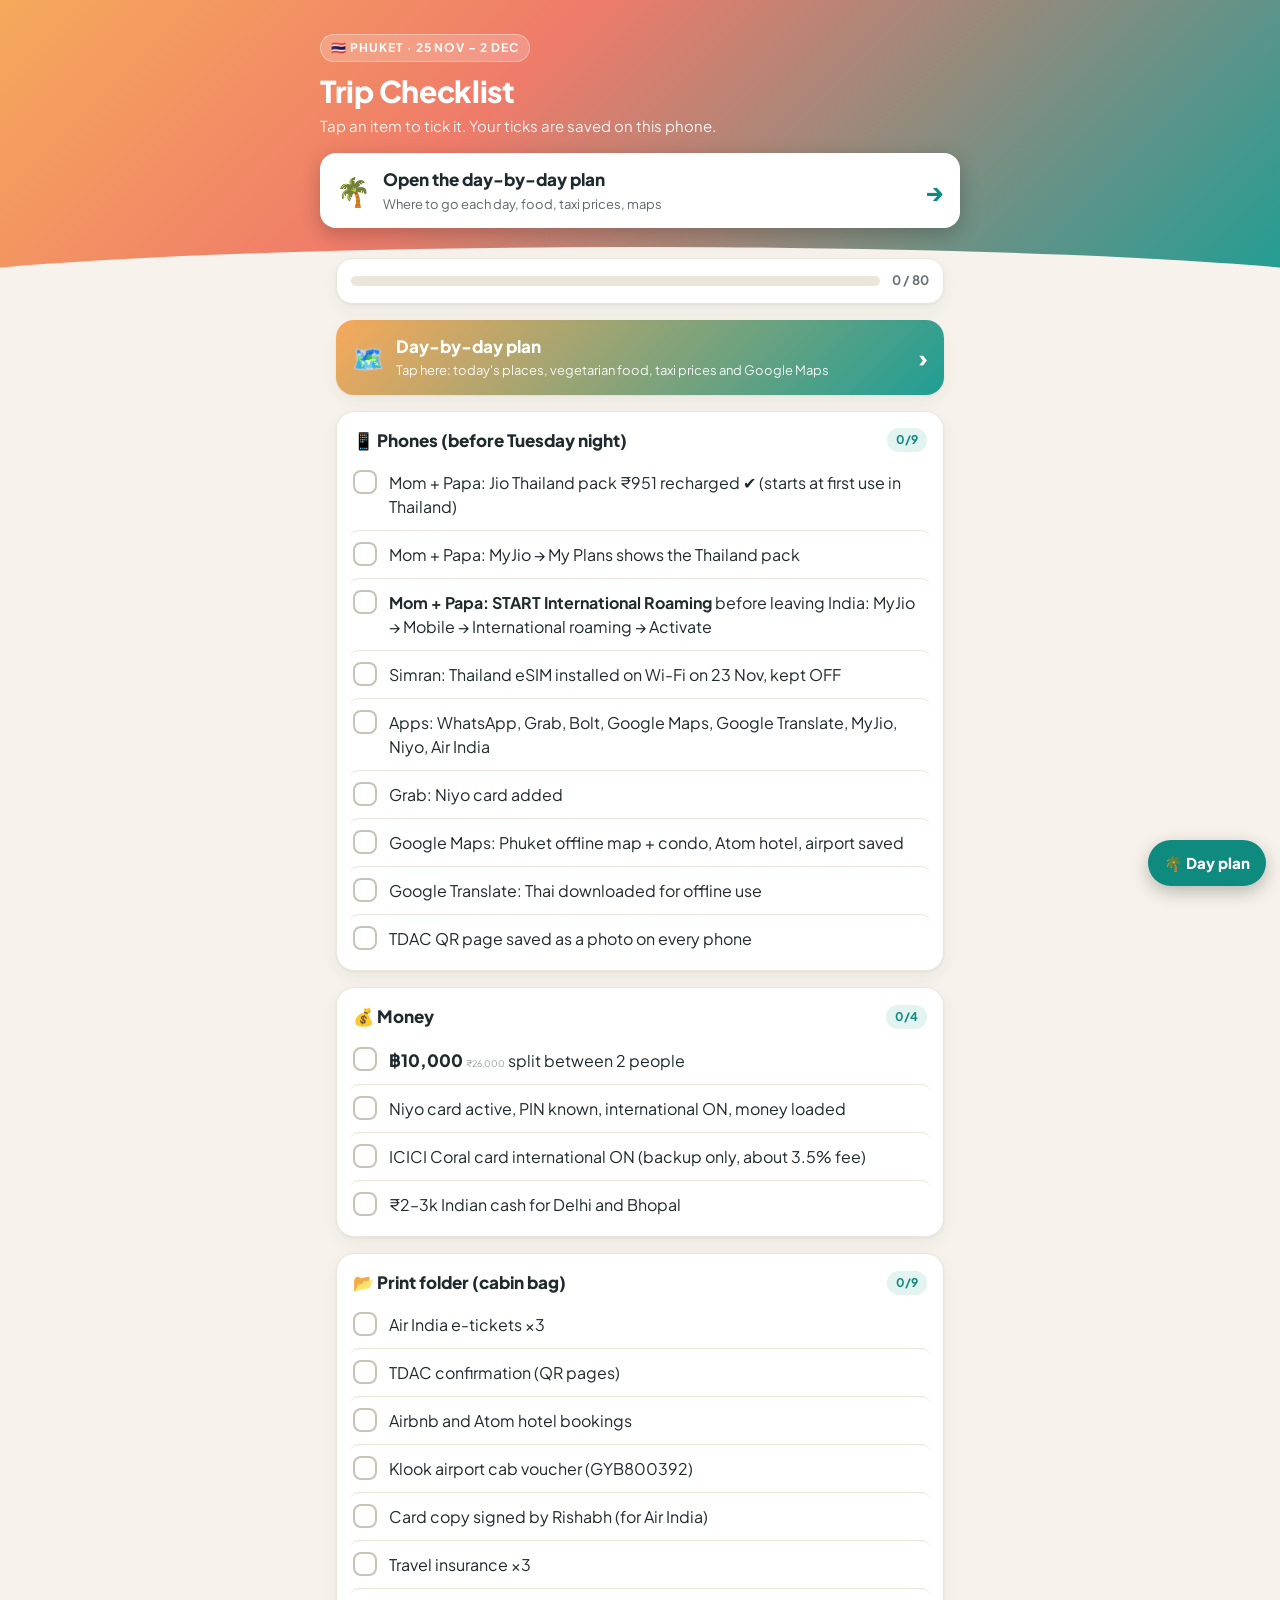
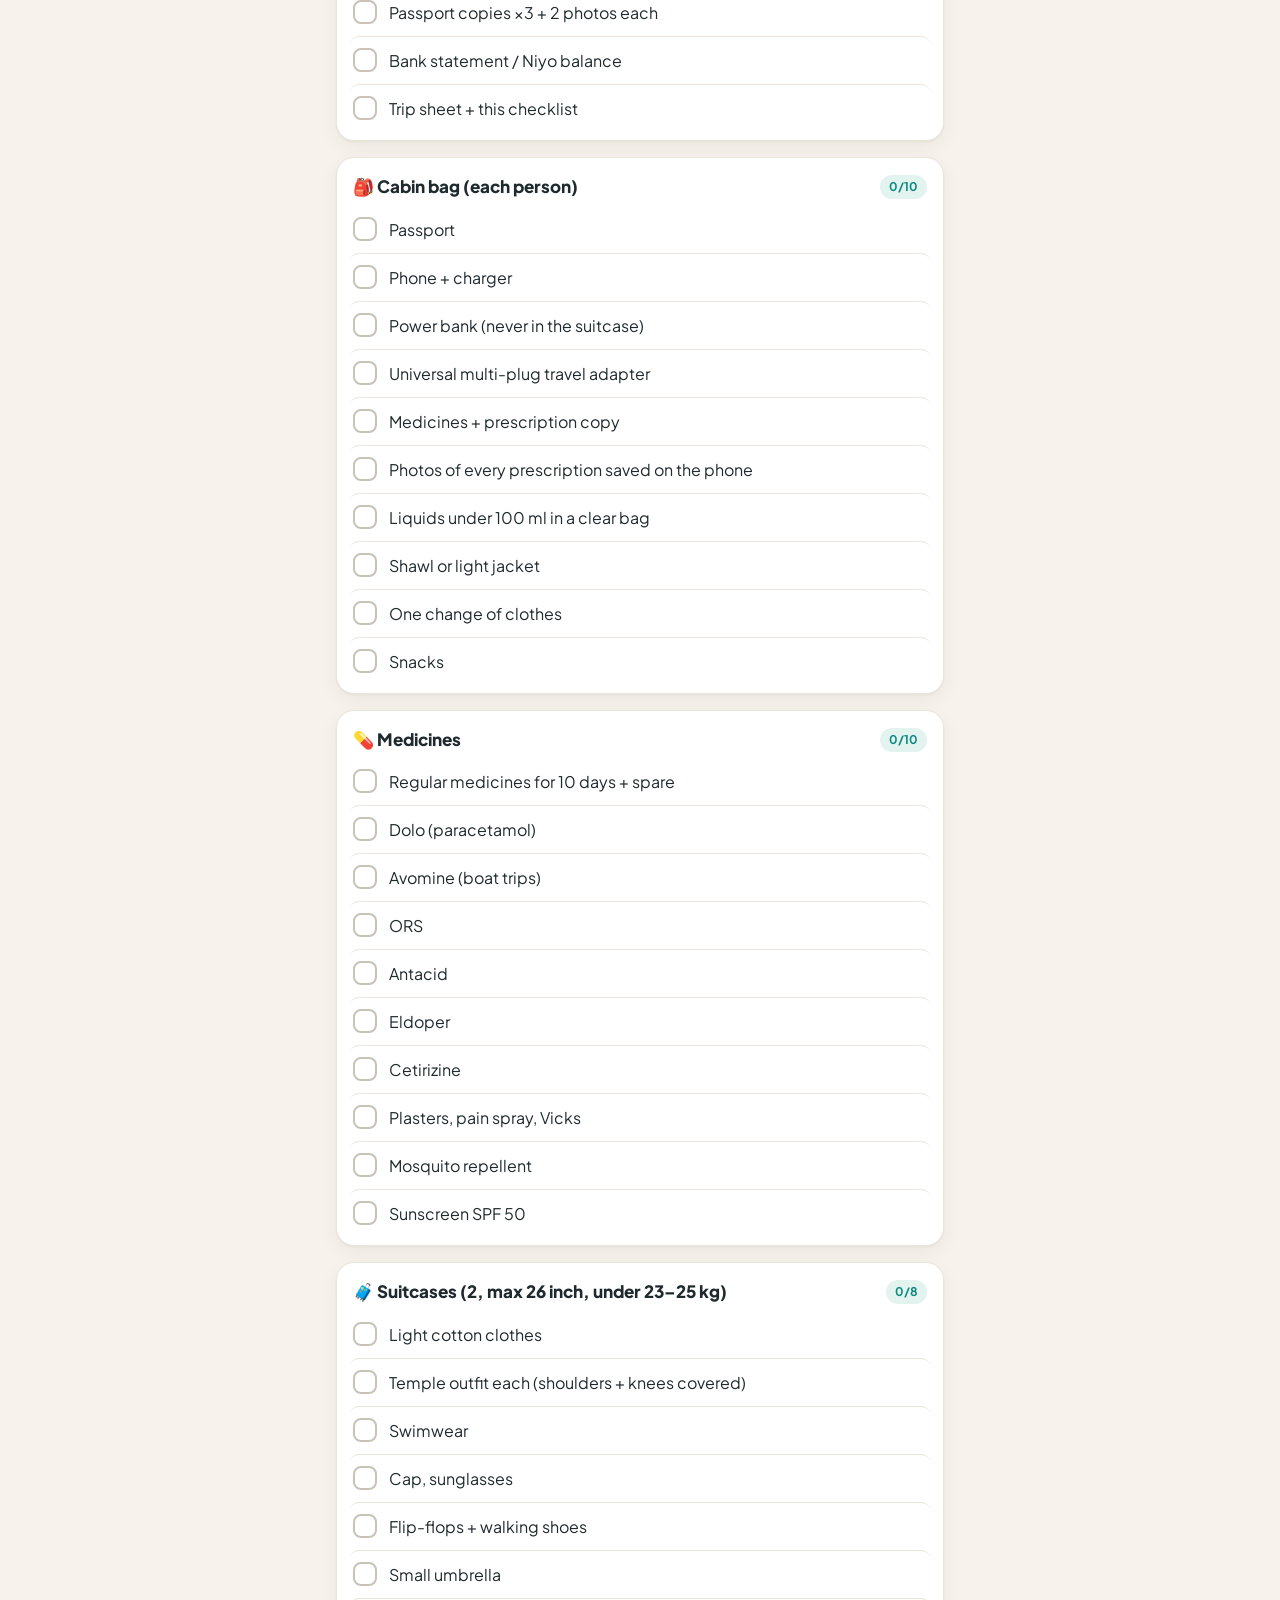
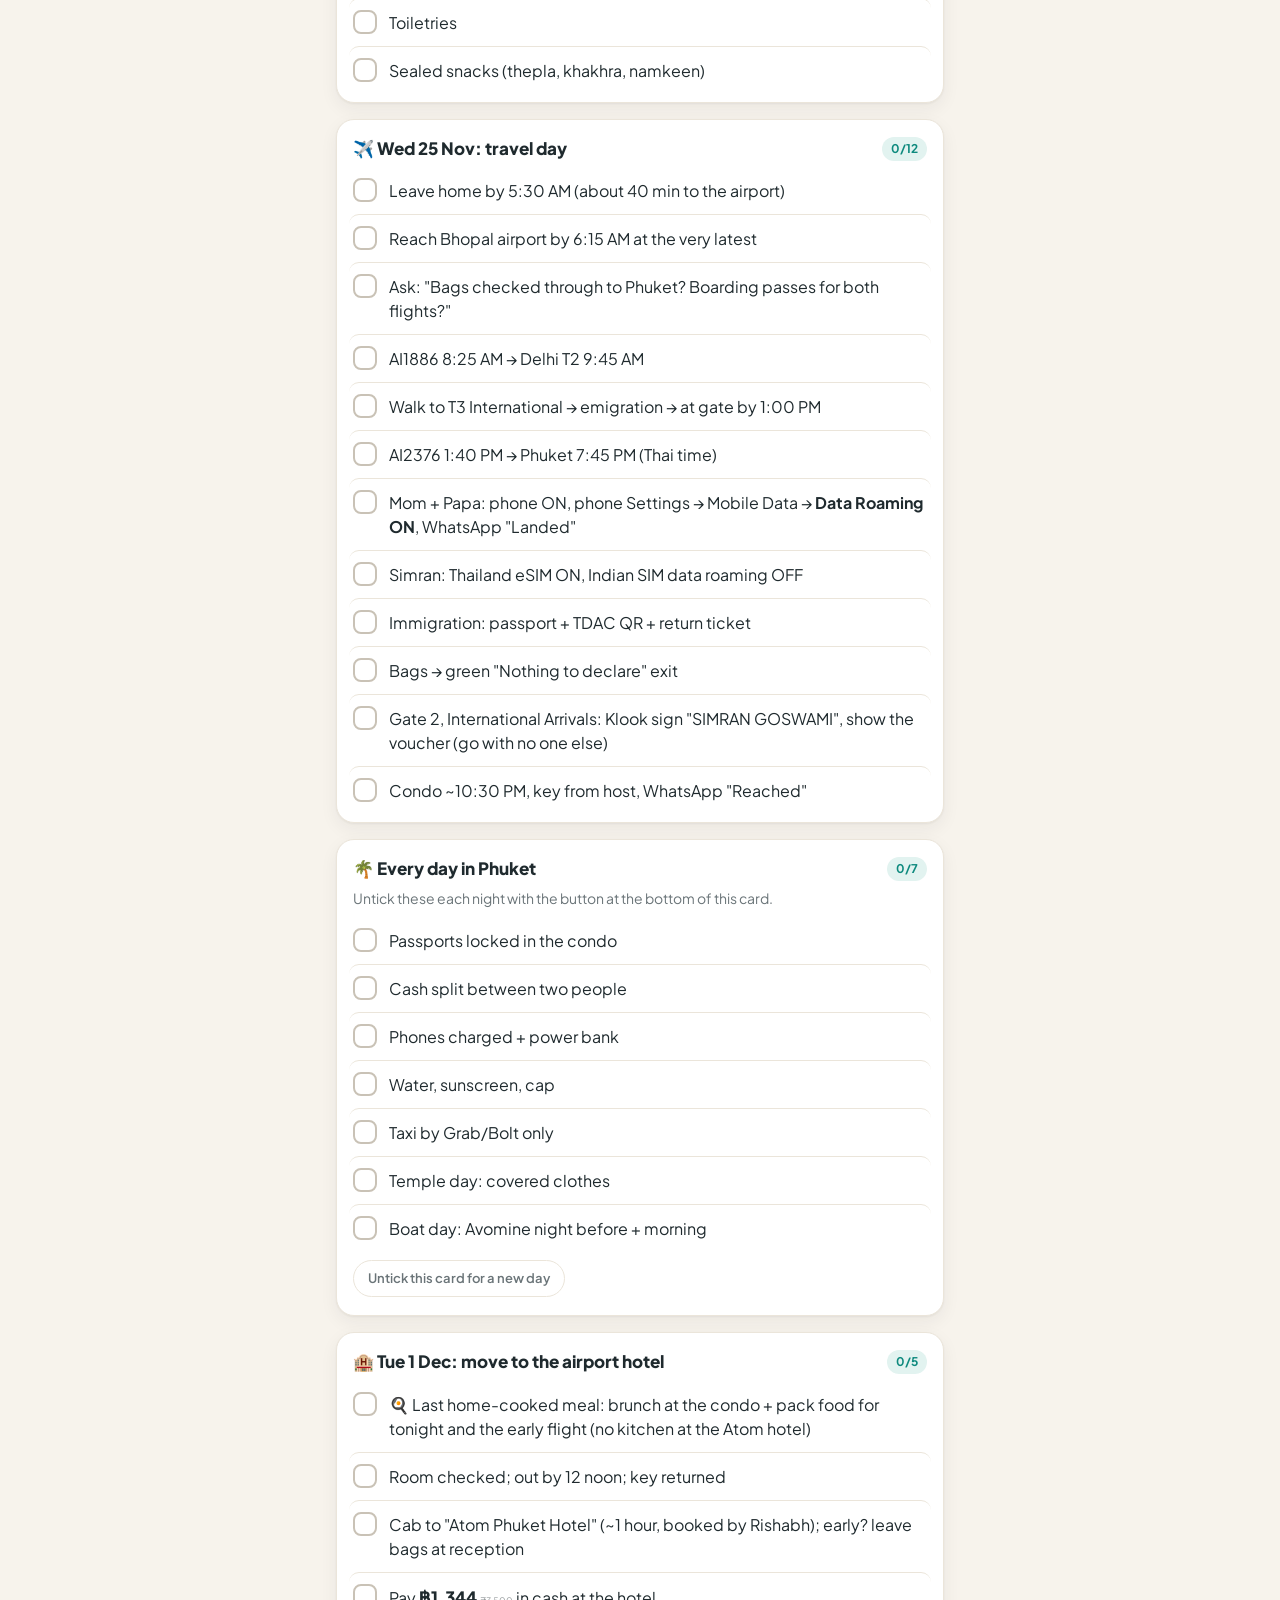
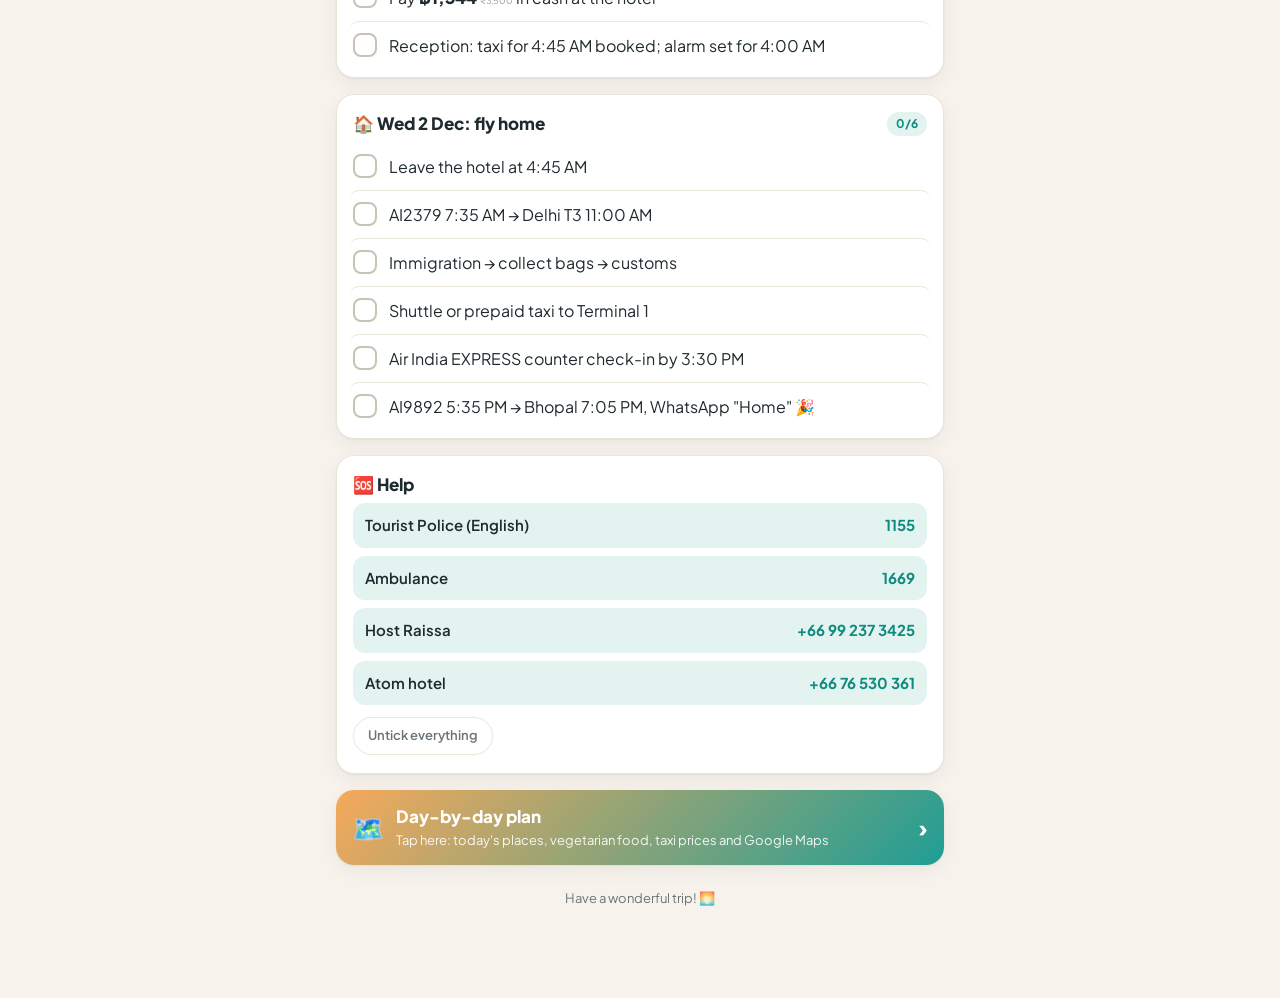
==== index.html @ 1f743801 "Prominent day-plan buttons Co-Authored-By: Claude Opus 5.5 <noreply@anthropic.com>" ====
<!doctype html>
<html lang="en">
<head>
<meta charset="utf-8">
<meta name="viewport" content="width=device-width, initial-scale=1">
<meta name="robots" content="noindex, nofollow">
<title>Phuket Trip Checklist</title>
<link rel="preconnect" href="https://fonts.googleapis.com">
<link rel="preconnect" href="https://fonts.gstatic.com" crossorigin>
<link href="https://fonts.googleapis.com/css2?family=Plus+Jakarta+Sans:wght@400;600;700;800&display=swap" rel="stylesheet">
<link rel="stylesheet" href="style.css">
</head>
<body>
<div class="hero"><div class="hero-inner">
  <span class="eyebrow">🇹🇭 Phuket · 25 Nov – 2 Dec</span>
  <h1>Trip Checklist</h1>
  <p>Tap an item to tick it. Your ticks are saved on this phone.</p>
  <a class="cta-hero" href="day-plan.html"><span>🌴</span><span><b>Open the day-by-day plan</b><small>Where to go each day, food, taxi prices, maps</small></span><span class="arrow">→</span></a>
</div></div>
<main>
<div class="progress"><div class="meter"><span id="meter"></span></div><div class="count" id="count"></div></div>
<a class="cta-card" href="day-plan.html"><span class="icon">🗺️</span><span><b>Day-by-day plan</b><small>Tap here: today's places, vegetarian food, taxi prices and Google Maps</small></span><span class="arrow">›</span></a>


<section>
<h2>📱 Phones (before Tuesday night)</h2>
<label><input type="checkbox"><span>Mom + Papa: Jio Thailand pack ₹951 recharged ✔ (starts at first use in Thailand)</span></label>
<label><input type="checkbox"><span>Mom + Papa: MyJio → My Plans shows the Thailand pack</span></label>
<label><input type="checkbox"><span><b>Mom + Papa: START International Roaming</b> before leaving India: MyJio → Mobile → International roaming → Activate</span></label>
<label><input type="checkbox"><span>Simran: Thailand eSIM installed on Wi-Fi on 23 Nov, kept OFF</span></label>
<label><input type="checkbox"><span>Apps: WhatsApp, Grab, Bolt, Google Maps, Google Translate, MyJio, Niyo, Air India</span></label>
<label><input type="checkbox"><span>Grab: Niyo card added</span></label>
<label><input type="checkbox"><span>Google Maps: Phuket offline map + condo, Atom hotel, airport saved</span></label>
<label><input type="checkbox"><span>Google Translate: Thai downloaded for offline use</span></label>
<label><input type="checkbox"><span>TDAC QR page saved as a photo on every phone</span></label>
</section>

<section>
<h2>💰 Money</h2>
<label><input type="checkbox"><span><b class="thb">฿10,000</b><span class="inr">₹26,000</span> split between 2 people</span></label>
<label><input type="checkbox"><span>Niyo card active, PIN known, international ON, money loaded</span></label>
<label><input type="checkbox"><span>ICICI Coral card international ON (backup only, about 3.5% fee)</span></label>
<label><input type="checkbox"><span>₹2–3k Indian cash for Delhi and Bhopal</span></label>
</section>

<section>
<h2>📂 Print folder (cabin bag)</h2>
<label><input type="checkbox"><span>Air India e-tickets ×3</span></label>
<label><input type="checkbox"><span>TDAC confirmation (QR pages)</span></label>
<label><input type="checkbox"><span>Airbnb and Atom hotel bookings</span></label>
<label><input type="checkbox"><span>Klook airport cab voucher (GYB800392)</span></label>
<label><input type="checkbox"><span>Card copy signed by Rishabh (for Air India)</span></label>
<label><input type="checkbox"><span>Travel insurance ×3</span></label>
<label><input type="checkbox"><span>Passport copies ×3 + 2 photos each</span></label>
<label><input type="checkbox"><span>Bank statement / Niyo balance</span></label>
<label><input type="checkbox"><span>Trip sheet + this checklist</span></label>
</section>

<section>
<h2>🎒 Cabin bag (each person)</h2>
<label><input type="checkbox"><span>Passport</span></label>
<label><input type="checkbox"><span>Phone + charger</span></label>
<label><input type="checkbox"><span>Power bank (never in the suitcase)</span></label>
<label><input type="checkbox"><span>Universal multi-plug travel adapter</span></label>
<label><input type="checkbox"><span>Medicines + prescription copy</span></label>
<label><input type="checkbox"><span>Photos of every prescription saved on the phone</span></label>
<label><input type="checkbox"><span>Liquids under 100 ml in a clear bag</span></label>
<label><input type="checkbox"><span>Shawl or light jacket</span></label>
<label><input type="checkbox"><span>One change of clothes</span></label>
<label><input type="checkbox"><span>Snacks</span></label>
</section>

<section>
<h2>💊 Medicines</h2>
<label><input type="checkbox"><span>Regular medicines for 10 days + spare</span></label>
<label><input type="checkbox"><span>Dolo (paracetamol)</span></label>
<label><input type="checkbox"><span>Avomine (boat trips)</span></label>
<label><input type="checkbox"><span>ORS</span></label>
<label><input type="checkbox"><span>Antacid</span></label>
<label><input type="checkbox"><span>Eldoper</span></label>
<label><input type="checkbox"><span>Cetirizine</span></label>
<label><input type="checkbox"><span>Plasters, pain spray, Vicks</span></label>
<label><input type="checkbox"><span>Mosquito repellent</span></label>
<label><input type="checkbox"><span>Sunscreen SPF 50</span></label>
</section>

<section>
<h2>🧳 Suitcases (2, max 26 inch, under 23–25 kg)</h2>
<label><input type="checkbox"><span>Light cotton clothes</span></label>
<label><input type="checkbox"><span>Temple outfit each (shoulders + knees covered)</span></label>
<label><input type="checkbox"><span>Swimwear</span></label>
<label><input type="checkbox"><span>Cap, sunglasses</span></label>
<label><input type="checkbox"><span>Flip-flops + walking shoes</span></label>
<label><input type="checkbox"><span>Small umbrella</span></label>
<label><input type="checkbox"><span>Toiletries</span></label>
<label><input type="checkbox"><span>Sealed snacks (thepla, khakhra, namkeen)</span></label>
</section>

<section>
<h2>✈️ Wed 25 Nov: travel day</h2>
<label><input type="checkbox"><span>Leave home by 5:30 AM (about 40 min to the airport)</span></label>
<label><input type="checkbox"><span>Reach Bhopal airport by 6:15 AM at the very latest</span></label>
<label><input type="checkbox"><span>Ask: "Bags checked through to Phuket? Boarding passes for both flights?"</span></label>
<label><input type="checkbox"><span>AI1886 8:25 AM → Delhi T2 9:45 AM</span></label>
<label><input type="checkbox"><span>Walk to T3 International → emigration → at gate by 1:00 PM</span></label>
<label><input type="checkbox"><span>AI2376 1:40 PM → Phuket 7:45 PM (Thai time)</span></label>
<label><input type="checkbox"><span>Mom + Papa: phone ON, phone Settings → Mobile Data → <b>Data Roaming ON</b>, WhatsApp "Landed"</span></label>
<label><input type="checkbox"><span>Simran: Thailand eSIM ON, Indian SIM data roaming OFF</span></label>
<label><input type="checkbox"><span>Immigration: passport + TDAC QR + return ticket</span></label>
<label><input type="checkbox"><span>Bags → green "Nothing to declare" exit</span></label>
<label><input type="checkbox"><span>Gate 2, International Arrivals: Klook sign "SIMRAN GOSWAMI", show the voucher (go with no one else)</span></label>
<label><input type="checkbox"><span>Condo ~10:30 PM, key from host, WhatsApp "Reached"</span></label>
</section>

<section>
<h2>🌴 Every day in Phuket</h2>
<p class="note">Untick these each night with the button at the bottom of this card.</p>
<label><input type="checkbox"><span>Passports locked in the condo</span></label>
<label><input type="checkbox"><span>Cash split between two people</span></label>
<label><input type="checkbox"><span>Phones charged + power bank</span></label>
<label><input type="checkbox"><span>Water, sunscreen, cap</span></label>
<label><input type="checkbox"><span>Taxi by Grab/Bolt only</span></label>
<label><input type="checkbox"><span>Temple day: covered clothes</span></label>
<label><input type="checkbox"><span>Boat day: Avomine night before + morning</span></label>
<button type="button" data-reset-section>Untick this card for a new day</button>
</section>

<section>
<h2>🏨 Tue 1 Dec: move to the airport hotel</h2>
<label><input type="checkbox"><span>🍳 Last home-cooked meal: brunch at the condo + pack food for tonight and the early flight (no kitchen at the Atom hotel)</span></label>
<label><input type="checkbox"><span>Room checked; out by 12 noon; key returned</span></label>
<label><input type="checkbox"><span>Cab to "Atom Phuket Hotel" (~1 hour, booked by Rishabh); early? leave bags at reception</span></label>
<label><input type="checkbox"><span>Pay <b class="thb">฿1,344</b><span class="inr">₹3,500</span> in cash at the hotel</span></label>
<label><input type="checkbox"><span>Reception: taxi for 4:45 AM booked; alarm set for 4:00 AM</span></label>
</section>

<section>
<h2>🏠 Wed 2 Dec: fly home</h2>
<label><input type="checkbox"><span>Leave the hotel at 4:45 AM</span></label>
<label><input type="checkbox"><span>AI2379 7:35 AM → Delhi T3 11:00 AM</span></label>
<label><input type="checkbox"><span>Immigration → collect bags → customs</span></label>
<label><input type="checkbox"><span>Shuttle or prepaid taxi to Terminal 1</span></label>
<label><input type="checkbox"><span>Air India EXPRESS counter check-in by 3:30 PM</span></label>
<label><input type="checkbox"><span>AI9892 5:35 PM → Bhopal 7:05 PM, WhatsApp "Home" 🎉</span></label>
</section>

<section class="help">
<h2>🆘 Help</h2>
<div class="contacts">
<a href="tel:1155">Tourist Police (English) <b>1155</b></a>
<a href="tel:1669">Ambulance <b>1669</b></a>
<a href="tel:+66992373425">Host Raissa <b>+66 99 237 3425</b></a>
<a href="tel:+6676530361">Atom hotel <b>+66 76 530 361</b></a>
</div>
<button type="button" id="resetAll">Untick everything</button>
</section>
<a class="cta-card" href="day-plan.html"><span class="icon">🗺️</span><span><b>Day-by-day plan</b><small>Tap here: today's places, vegetarian food, taxi prices and Google Maps</small></span><span class="arrow">›</span></a>
<footer>Have a wonderful trip! 🌅</footer>
</main>
<a class="cta-float" href="day-plan.html">🌴 Day plan</a>

<script>
(function () {
  var KEY = "phuket-checklist-v3";
  var boxes = Array.prototype.slice.call(document.querySelectorAll('input[type=checkbox]'));
  var state = {};
  try { state = JSON.parse(localStorage.getItem(KEY)) || {}; } catch (e) { state = {}; }

  function save() { try { localStorage.setItem(KEY, JSON.stringify(state)); } catch (e) {} }

  function update() {
    var done = boxes.filter(function (b) { return b.checked; }).length;
    document.getElementById('meter').style.width = (done / boxes.length * 100) + '%';
    document.getElementById('count').textContent = done + ' / ' + boxes.length;
    document.querySelectorAll('section').forEach(function (sec) {
      var bs = sec.querySelectorAll('input[type=checkbox]');
      if (!bs.length) return;
      var d = Array.prototype.filter.call(bs, function (b) { return b.checked; }).length;
      var h = sec.querySelector('h2'), s = h.querySelector('small');
      if (!s) { s = document.createElement('small'); h.appendChild(s); }
      s.textContent = d + '/' + bs.length;
      sec.classList.toggle('complete', d === bs.length);
    });
  }

  boxes.forEach(function (b, i) {
    b.checked = !!state[i];
    b.addEventListener('change', function () { state[i] = b.checked; save(); update(); });
  });

  document.querySelectorAll('[data-reset-section]').forEach(function (btn) {
    btn.addEventListener('click', function () {
      btn.closest('section').querySelectorAll('input[type=checkbox]').forEach(function (b) {
        b.checked = false; state[boxes.indexOf(b)] = false;
      });
      save(); update();
    });
  });

  document.getElementById('resetAll').addEventListener('click', function () {
    if (!confirm('Untick every item on this phone?')) return;
    boxes.forEach(function (b, i) { b.checked = false; state[i] = false; });
    save(); update();
  });

  update();
})();
</script>
</body>
</html>
---- style.css ----
:root {
  --bg: #f7f3ec;
  --card: #ffffff;
  --ink: #1f2a2e;
  --muted: #6a7478;
  --line: #ebe5da;
  --accent: #0e8a7e;
  --accent-soft: #e2f3f0;
  --sun: #f2994a;
  --done: #a3abae;
  --shadow: 0 1px 2px rgba(31, 42, 46, .05), 0 6px 18px rgba(31, 42, 46, .06);
  --hero: linear-gradient(135deg, #f6a95b 0%, #ef7b6a 38%, #1f9e95 100%);
}
@media (prefers-color-scheme: dark) {
  :root {
    --bg: #12181a;
    --card: #1b2326;
    --ink: #eef3f3;
    --muted: #9aa6a9;
    --line: #2a3438;
    --accent: #3fc6b6;
    --accent-soft: #173a37;
    --sun: #f5ac64;
    --done: #64706f;
    --shadow: 0 1px 2px rgba(0, 0, 0, .3), 0 6px 18px rgba(0, 0, 0, .25);
    --hero: linear-gradient(135deg, #b8673a 0%, #a8505a 40%, #13706a 100%);
  }
}

* { box-sizing: border-box; }
body {
  margin: 0;
  background: var(--bg);
  color: var(--ink);
  font: 16px/1.5 "Plus Jakarta Sans", -apple-system, "Segoe UI", Roboto, Arial, sans-serif;
  -webkit-font-smoothing: antialiased;
}
a { color: var(--accent); }

/* Hero */
.hero {
  background: var(--hero);
  color: #fff;
  padding: 34px 16px 64px;
  position: relative;
  overflow: hidden;
}
.hero::after {
  content: "";
  position: absolute;
  left: -10%; right: -10%; bottom: -1px;
  height: 46px;
  background: var(--bg);
  border-radius: 50% 50% 0 0 / 100% 100% 0 0;
}
.hero-inner { max-width: 640px; margin: 0 auto; position: relative; z-index: 1; }
.eyebrow {
  display: inline-block;
  font-size: 12px; font-weight: 700; letter-spacing: .08em; text-transform: uppercase;
  background: rgba(255, 255, 255, .2);
  border: 1px solid rgba(255, 255, 255, .35);
  padding: 4px 10px; border-radius: 999px;
}
.hero h1 { font-size: 30px; line-height: 1.15; margin: 12px 0 6px; font-weight: 800; letter-spacing: -.01em; }
.hero p { margin: 0; opacity: .92; font-size: 15px; }
.hero .pill-link {
  display: inline-flex; align-items: center; gap: 6px;
  margin-top: 14px; padding: 9px 14px; border-radius: 999px;
  background: #fff; color: #1f2a2e; font-weight: 700; font-size: 14px; text-decoration: none;
  box-shadow: 0 4px 14px rgba(0, 0, 0, .15);
}

main { max-width: 640px; margin: -34px auto 0; padding: 0 16px 64px; position: relative; z-index: 2; }

/* Sticky progress */
.progress {
  position: sticky; top: 10px; z-index: 5;
  background: var(--card);
  border: 1px solid var(--line);
  border-radius: 16px;
  padding: 12px 14px;
  box-shadow: var(--shadow);
  display: flex; align-items: center; gap: 12px;
}
.progress .meter { flex: 1; height: 10px; background: var(--line); border-radius: 999px; overflow: hidden; }
.progress .meter span { display: block; height: 100%; width: 0; background: linear-gradient(90deg, var(--sun), var(--accent)); border-radius: 999px; transition: width .35s ease; }
.progress .count { font-size: 13px; font-weight: 700; color: var(--muted); white-space: nowrap; }

/* Cards */
section {
  background: var(--card);
  border: 1px solid var(--line);
  border-radius: 18px;
  padding: 16px 16px 8px;
  margin: 16px 0;
  box-shadow: var(--shadow);
}
section h2 {
  font-size: 17px; font-weight: 800; margin: 0 0 6px;
  display: flex; justify-content: space-between; align-items: center; gap: 10px;
}
section h2 small {
  font-size: 12px; font-weight: 700; color: var(--accent);
  background: var(--accent-soft); padding: 3px 9px; border-radius: 999px; white-space: nowrap;
}
section.complete { border-color: var(--accent); }
section.complete h2 small { background: var(--accent); color: #fff; }

/* Checklist rows */
label {
  display: flex; gap: 12px; align-items: flex-start;
  padding: 11px 4px; margin: 0 -4px;
  border-top: 1px solid var(--line);
  cursor: pointer; border-radius: 10px;
  -webkit-tap-highlight-color: transparent;
}
label:first-of-type { border-top: 0; }
label:active { background: var(--accent-soft); }
input[type=checkbox] {
  appearance: none; -webkit-appearance: none;
  flex: 0 0 24px; width: 24px; height: 24px; margin: 0;
  border: 2px solid #c9c2b6; border-radius: 8px;
  display: grid; place-content: center; cursor: pointer;
  background: var(--card);
  transition: background .15s, border-color .15s, transform .1s;
}
input[type=checkbox]:active { transform: scale(.92); }
input[type=checkbox]::after {
  content: ""; width: 6px; height: 11px;
  border: solid #fff; border-width: 0 2.5px 2.5px 0;
  transform: rotate(45deg) scale(0); margin-top: -2px;
  transition: transform .15s ease;
}
input[type=checkbox]:checked { background: var(--accent); border-color: var(--accent); }
input[type=checkbox]:checked::after { transform: rotate(45deg) scale(1); }
label span { padding-top: 1px; transition: color .15s; }
input:checked + span { color: var(--done); text-decoration: line-through; text-decoration-thickness: 1.5px; }

.note { font-size: 14px; color: var(--muted); margin: 4px 0 8px; }

button {
  margin: 8px 0 10px; background: transparent;
  border: 1px solid var(--line); color: var(--muted);
  border-radius: 999px; padding: 8px 14px;
  font: inherit; font-size: 13px; font-weight: 600; cursor: pointer;
}
button:hover { border-color: var(--accent); color: var(--accent); }

/* Help card */
.help .contacts { display: grid; gap: 8px; margin: 6px 0 4px; }
.help .contacts a {
  display: flex; justify-content: space-between; align-items: center;
  padding: 11px 12px; border-radius: 12px; background: var(--accent-soft);
  color: var(--ink); text-decoration: none; font-weight: 600; font-size: 15px;
}
.help .contacts a b { color: var(--accent); }

footer { text-align: center; color: var(--muted); font-size: 13px; margin-top: 24px; }

/* Day plan */
.back { display: inline-block; color: #fff; text-decoration: none; font-weight: 600; font-size: 14px; opacity: .95; }
.legend { display: flex; flex-wrap: wrap; gap: 6px; margin-top: 14px; }
.legend span { font-size: 12px; font-weight: 600; background: rgba(255, 255, 255, .2); border: 1px solid rgba(255, 255, 255, .3); padding: 3px 9px; border-radius: 999px; }
.rules { background: var(--card); border: 1px solid var(--line); border-radius: 16px; padding: 12px 14px; box-shadow: var(--shadow); font-size: 14px; }
.rules b { color: var(--accent); }
.day .date { font-size: 12px; font-weight: 800; letter-spacing: .06em; text-transform: uppercase; color: var(--sun); }
.day h2 { margin-top: 2px; }
.day h2 .sub { font-size: 13px; font-weight: 600; color: var(--muted); }
.stop { display: grid; grid-template-columns: 64px 1fr; gap: 10px; padding: 10px 0; border-top: 1px solid var(--line); }
.stop:first-of-type { border-top: 0; }
.stop .time { font-size: 13px; font-weight: 800; color: var(--accent); padding-top: 2px; }
.stop .what { font-size: 15px; }
.stop .what small { display: block; color: var(--muted); font-size: 13px; margin-top: 2px; }
.grab {
  display: inline-block; font-weight: 700; font-size: 13.5px;
  background: var(--accent-soft); color: var(--accent);
  padding: 1px 8px; border-radius: 6px;
}
.tip {
  margin: 8px 0 8px; padding: 9px 12px; border-radius: 12px;
  background: #fff4e8; color: #8a4b12; font-size: 13.5px;
}
@media (prefers-color-scheme: dark) { .tip { background: #3a2a1b; color: #f3c79b; } }

@media (max-width: 380px) {
  .hero h1 { font-size: 26px; }
  .stop { grid-template-columns: 56px 1fr; }
}

a.grab { text-decoration: none; }
a.grab:hover { text-decoration: underline; }
.taxi { display: inline-block; margin: 2px 0 6px; font-size: 13px; font-weight: 700; color: #8a4b12; background: #fff4e8; padding: 4px 10px; border-radius: 999px; }
@media (prefers-color-scheme: dark) { .taxi { background: #3a2a1b; color: #f3c79b; } }

/* Money: baht big and bold, rupees tiny and faint */
.thb { font-weight: 800; font-size: 1.06em; white-space: nowrap; color: var(--ink); }
.inr { font-size: 9px; opacity: .45; margin-left: 3px; font-weight: 400; white-space: nowrap; }

/* Prominent day-plan buttons */
.cta-hero {
  display: flex; align-items: center; gap: 12px;
  margin-top: 16px; padding: 14px 16px; border-radius: 16px;
  background: #fff; color: #1f2a2e; text-decoration: none;
  box-shadow: 0 6px 20px rgba(0, 0, 0, .22);
  animation: nudge 2.4s ease-in-out infinite;
}
.cta-hero > span:first-child { font-size: 28px; }
.cta-hero b { display: block; font-size: 17px; font-weight: 800; }
.cta-hero small { display: block; font-size: 13px; color: #5d676b; margin-top: 2px; }
.cta-hero .arrow, .cta-card .arrow { margin-left: auto; font-size: 24px; font-weight: 800; color: var(--accent); }
@keyframes nudge { 0%, 100% { transform: translateY(0); } 50% { transform: translateY(-3px); } }
@media (prefers-reduced-motion: reduce) { .cta-hero { animation: none; } }
.cta-card {
  display: flex; align-items: center; gap: 12px;
  margin: 16px 0; padding: 14px 16px; border-radius: 18px;
  background: linear-gradient(135deg, #f6a95b, #1f9e95); color: #fff; text-decoration: none;
  box-shadow: var(--shadow);
}
.cta-card .icon { font-size: 26px; }
.cta-card b { display: block; font-size: 17px; font-weight: 800; }
.cta-card small { display: block; font-size: 13px; opacity: .92; margin-top: 2px; }
.cta-card .arrow { color: #fff; }
.cta-float {
  position: fixed; right: 14px; bottom: calc(14px + env(safe-area-inset-bottom));
  z-index: 20; padding: 12px 16px; border-radius: 999px;
  background: var(--accent); color: #fff; font-weight: 800; font-size: 15px; text-decoration: none;
  box-shadow: 0 6px 18px rgba(0, 0, 0, .25);
}
body:has(.cta-float) main { padding-bottom: 90px; }
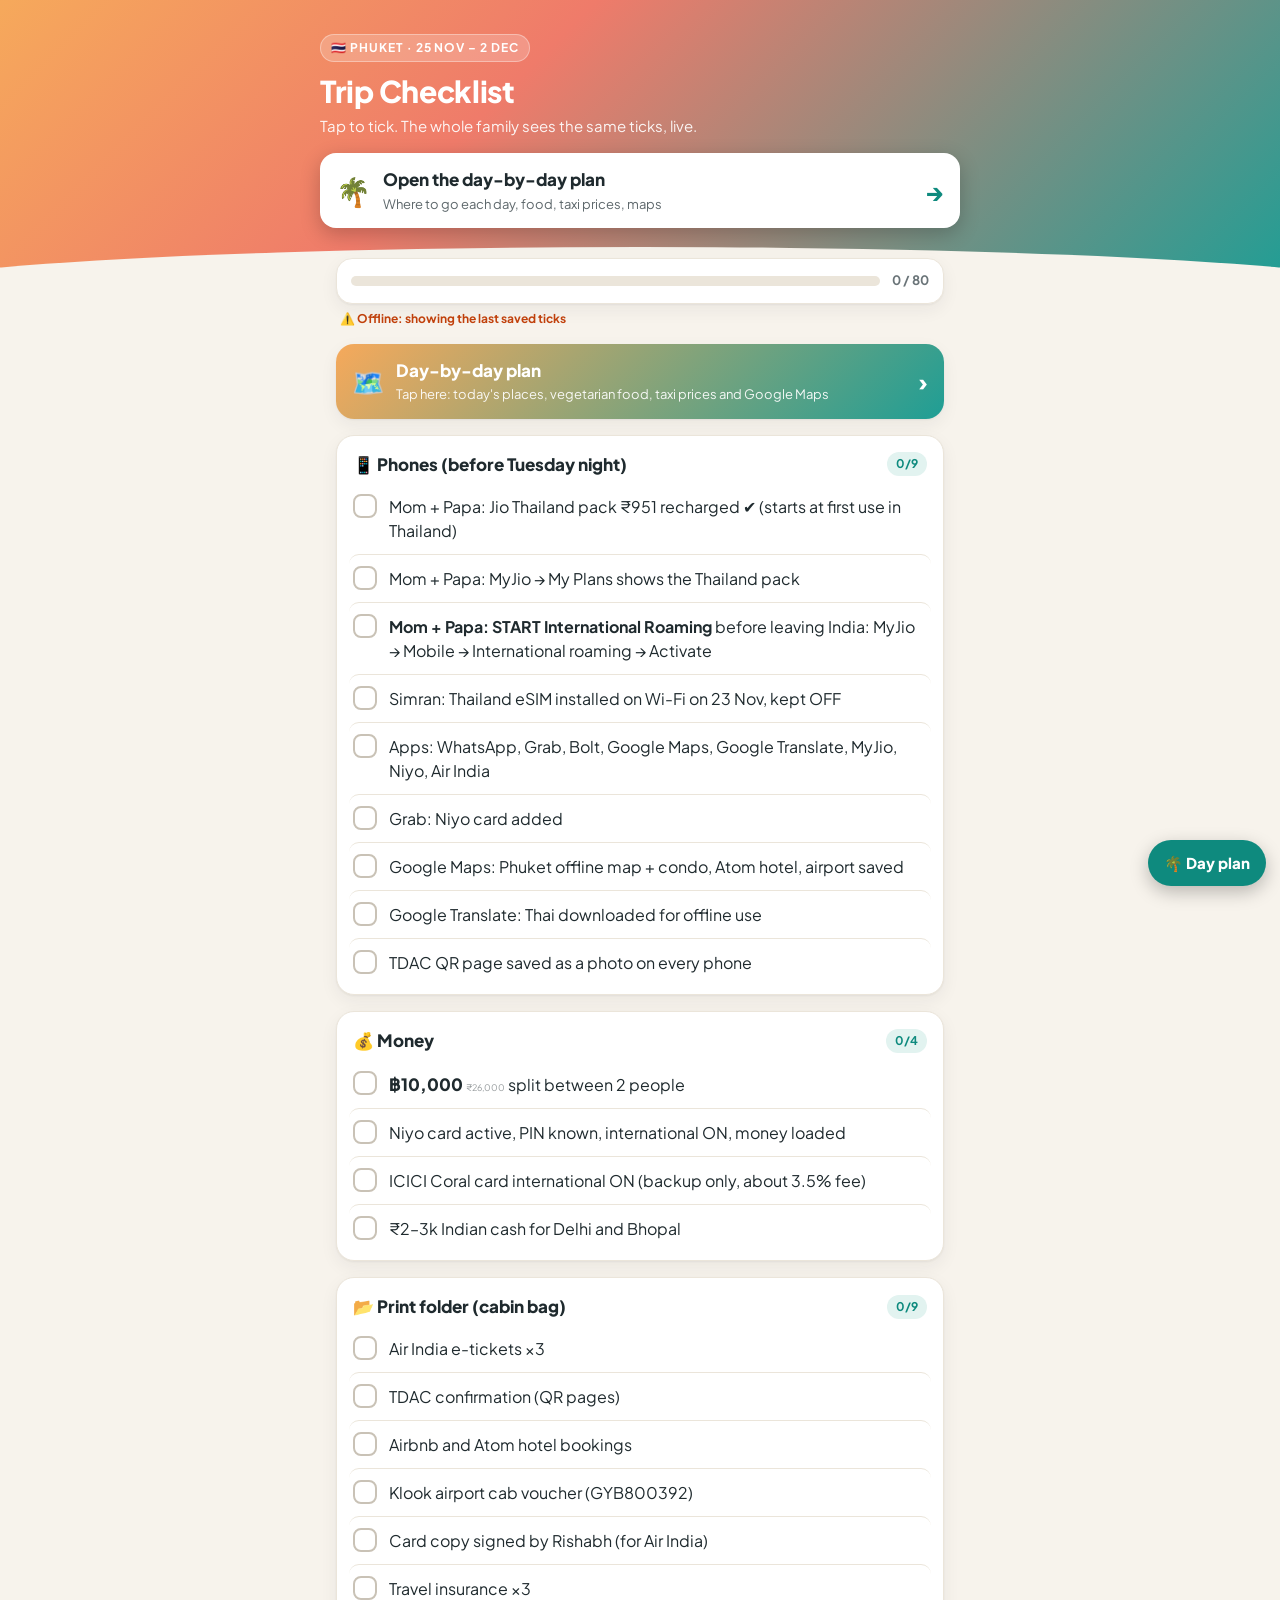
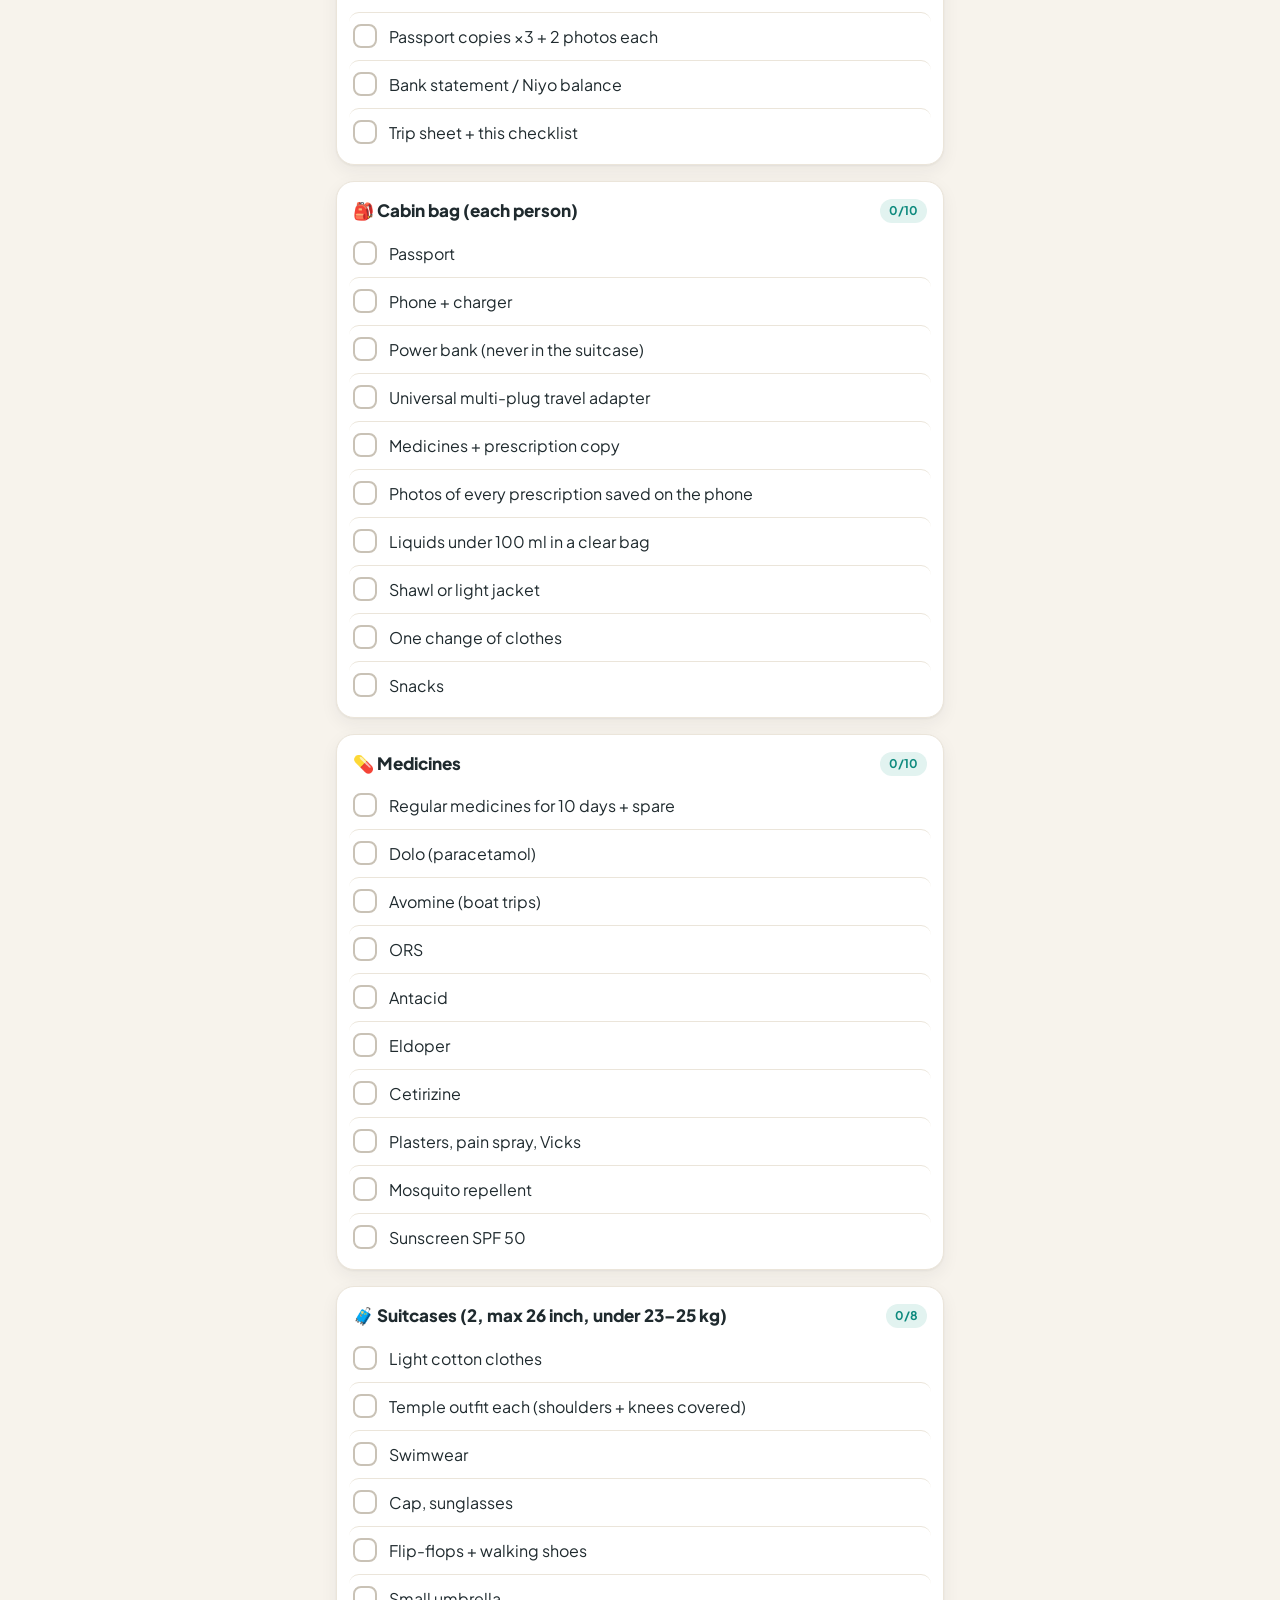
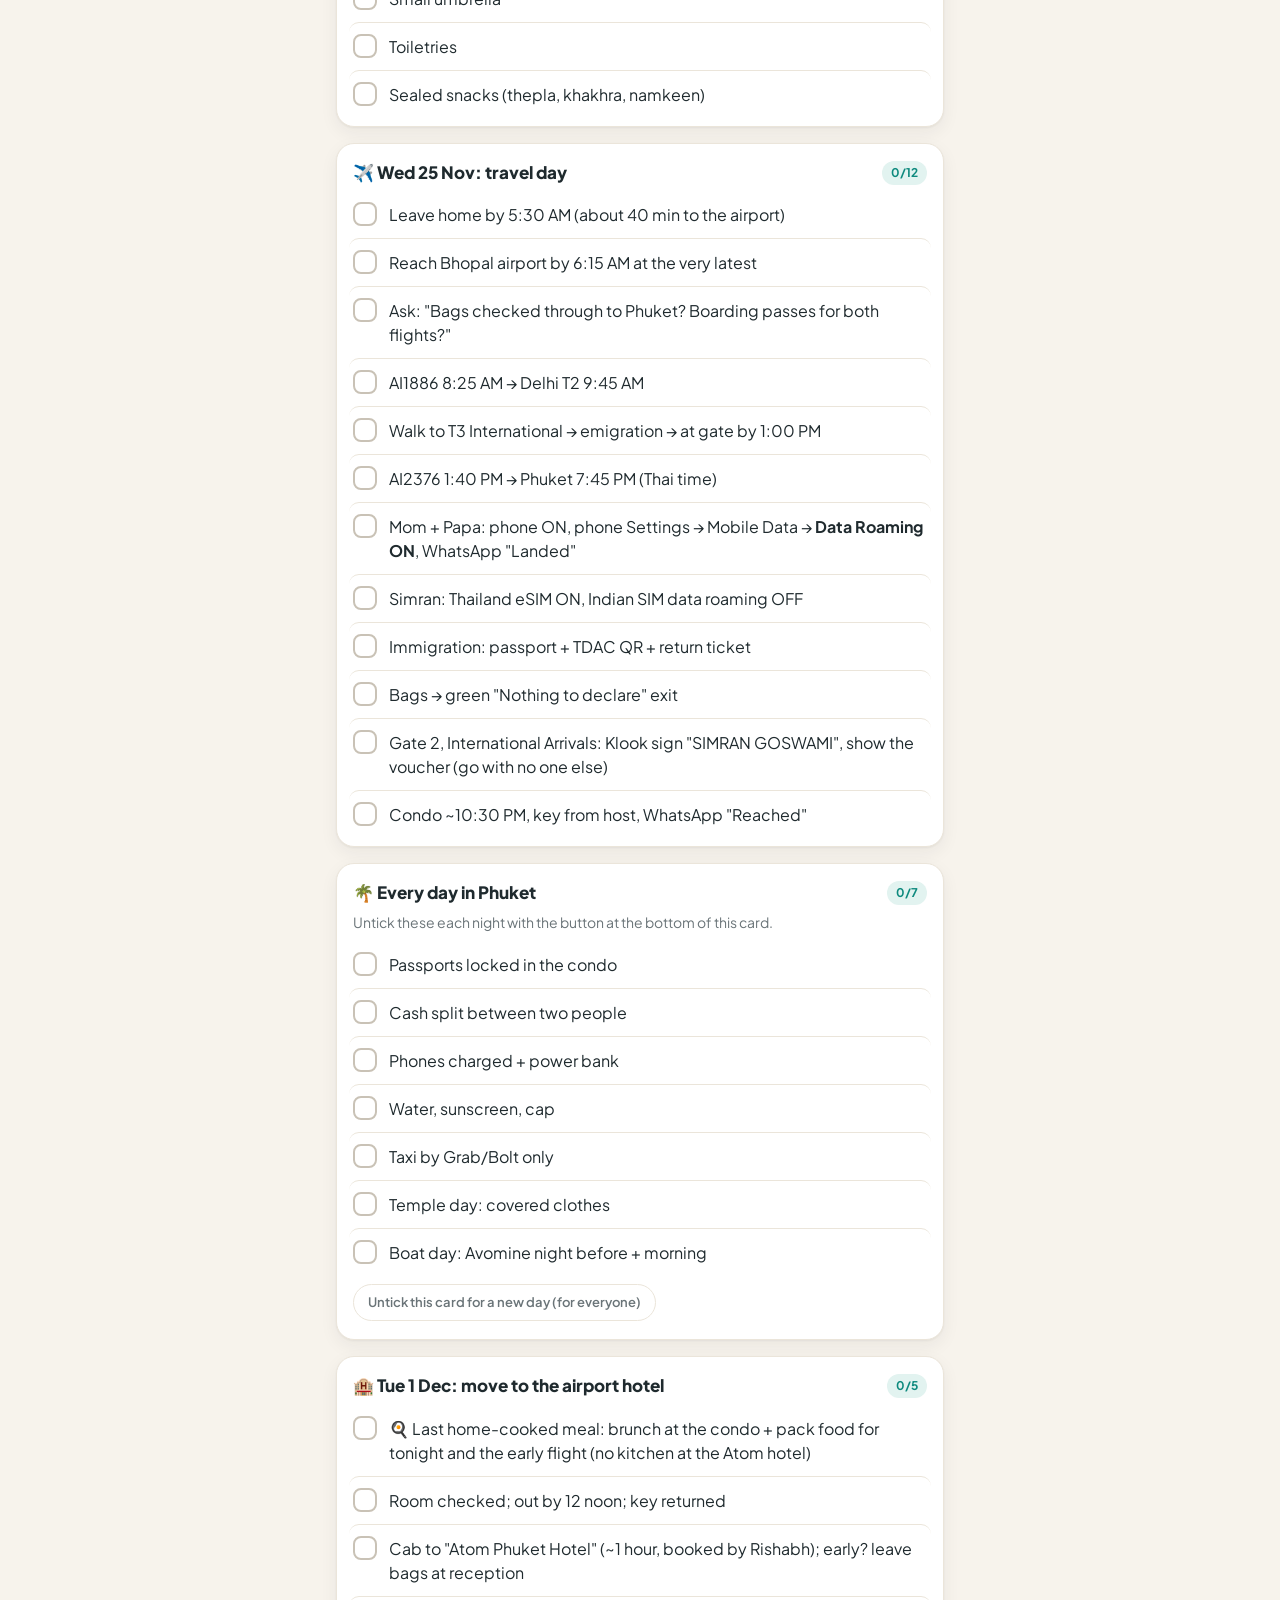
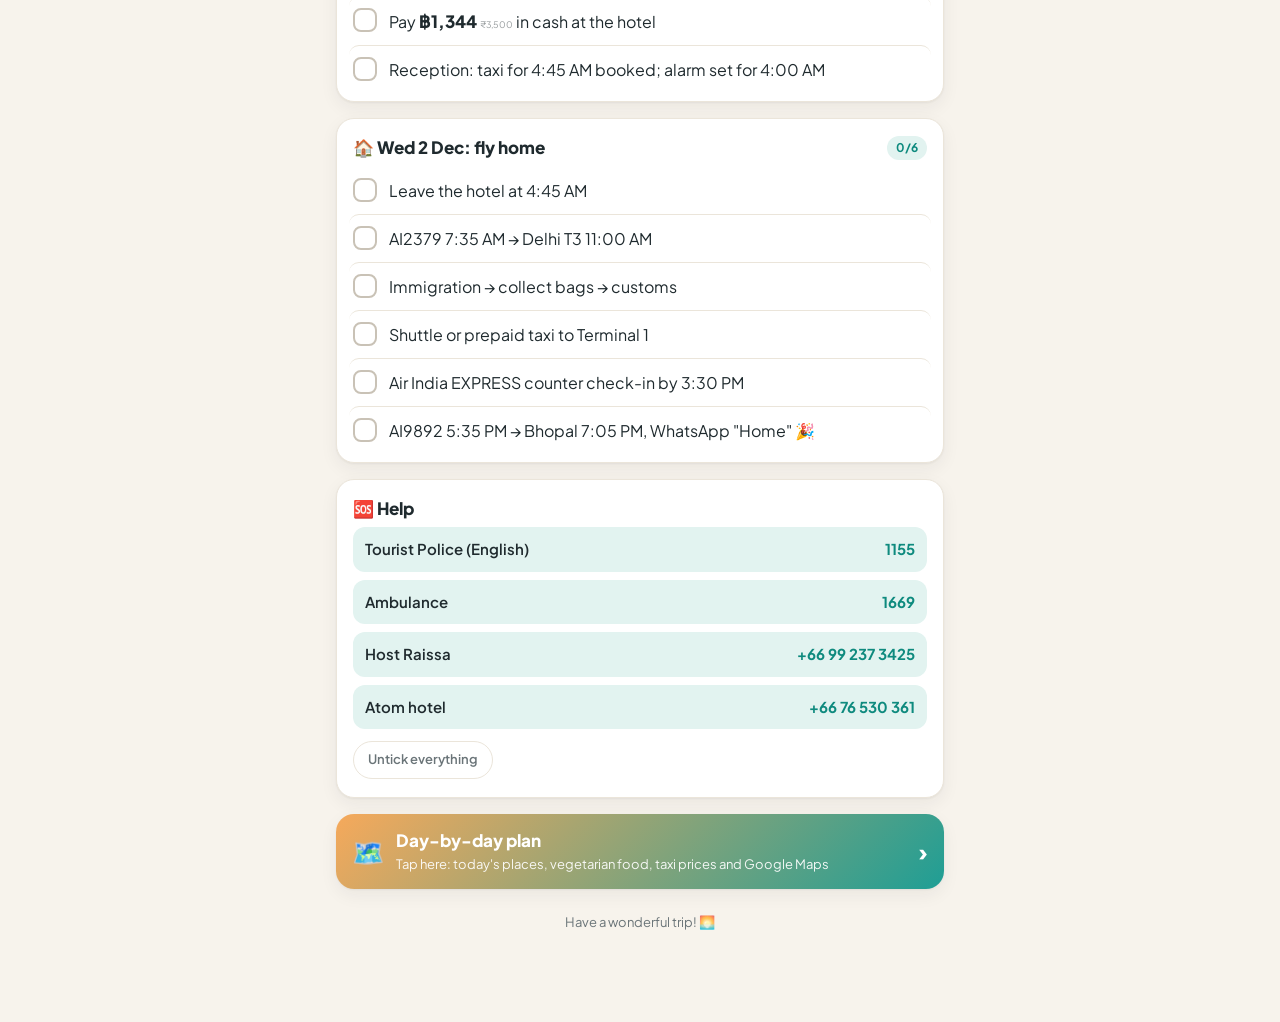
==== commit 73b38e99: "Shared live ticks via Firebase; leaner day plan and compact flight guide Co-Authored-By: Claude Opus" ====
--- a/index.html
+++ b/index.html
@@ -14,134 +14,135 @@
 <div class="hero"><div class="hero-inner">
   <span class="eyebrow">🇹🇭 Phuket · 25 Nov – 2 Dec</span>
   <h1>Trip Checklist</h1>
-  <p>Tap an item to tick it. Your ticks are saved on this phone.</p>
+  <p>Tap to tick. The whole family sees the same ticks, live.</p>
   <a class="cta-hero" href="day-plan.html"><span>🌴</span><span><b>Open the day-by-day plan</b><small>Where to go each day, food, taxi prices, maps</small></span><span class="arrow">→</span></a>
 </div></div>
 <main>
 <div class="progress"><div class="meter"><span id="meter"></span></div><div class="count" id="count"></div></div>
+<div class="sync" id="sync">Connecting…</div>
 <a class="cta-card" href="day-plan.html"><span class="icon">🗺️</span><span><b>Day-by-day plan</b><small>Tap here: today's places, vegetarian food, taxi prices and Google Maps</small></span><span class="arrow">›</span></a>
 
 
 <section>
 <h2>📱 Phones (before Tuesday night)</h2>
-<label><input type="checkbox"><span>Mom + Papa: Jio Thailand pack ₹951 recharged ✔ (starts at first use in Thailand)</span></label>
-<label><input type="checkbox"><span>Mom + Papa: MyJio → My Plans shows the Thailand pack</span></label>
-<label><input type="checkbox"><span><b>Mom + Papa: START International Roaming</b> before leaving India: MyJio → Mobile → International roaming → Activate</span></label>
-<label><input type="checkbox"><span>Simran: Thailand eSIM installed on Wi-Fi on 23 Nov, kept OFF</span></label>
-<label><input type="checkbox"><span>Apps: WhatsApp, Grab, Bolt, Google Maps, Google Translate, MyJio, Niyo, Air India</span></label>
-<label><input type="checkbox"><span>Grab: Niyo card added</span></label>
-<label><input type="checkbox"><span>Google Maps: Phuket offline map + condo, Atom hotel, airport saved</span></label>
-<label><input type="checkbox"><span>Google Translate: Thai downloaded for offline use</span></label>
-<label><input type="checkbox"><span>TDAC QR page saved as a photo on every phone</span></label>
+<label><input type="checkbox" data-k="i0"><span>Mom + Papa: Jio Thailand pack ₹951 recharged ✔ (starts at first use in Thailand)</span></label>
+<label><input type="checkbox" data-k="i1"><span>Mom + Papa: MyJio → My Plans shows the Thailand pack</span></label>
+<label><input type="checkbox" data-k="i2"><span><b>Mom + Papa: START International Roaming</b> before leaving India: MyJio → Mobile → International roaming → Activate</span></label>
+<label><input type="checkbox" data-k="i3"><span>Simran: Thailand eSIM installed on Wi-Fi on 23 Nov, kept OFF</span></label>
+<label><input type="checkbox" data-k="i4"><span>Apps: WhatsApp, Grab, Bolt, Google Maps, Google Translate, MyJio, Niyo, Air India</span></label>
+<label><input type="checkbox" data-k="i5"><span>Grab: Niyo card added</span></label>
+<label><input type="checkbox" data-k="i6"><span>Google Maps: Phuket offline map + condo, Atom hotel, airport saved</span></label>
+<label><input type="checkbox" data-k="i7"><span>Google Translate: Thai downloaded for offline use</span></label>
+<label><input type="checkbox" data-k="i8"><span>TDAC QR page saved as a photo on every phone</span></label>
 </section>
 
 <section>
 <h2>💰 Money</h2>
-<label><input type="checkbox"><span><b class="thb">฿10,000</b><span class="inr">₹26,000</span> split between 2 people</span></label>
-<label><input type="checkbox"><span>Niyo card active, PIN known, international ON, money loaded</span></label>
-<label><input type="checkbox"><span>ICICI Coral card international ON (backup only, about 3.5% fee)</span></label>
-<label><input type="checkbox"><span>₹2–3k Indian cash for Delhi and Bhopal</span></label>
+<label><input type="checkbox" data-k="i9"><span><b class="thb">฿10,000</b><span class="inr">₹26,000</span> split between 2 people</span></label>
+<label><input type="checkbox" data-k="i10"><span>Niyo card active, PIN known, international ON, money loaded</span></label>
+<label><input type="checkbox" data-k="i11"><span>ICICI Coral card international ON (backup only, about 3.5% fee)</span></label>
+<label><input type="checkbox" data-k="i12"><span>₹2–3k Indian cash for Delhi and Bhopal</span></label>
 </section>
 
 <section>
 <h2>📂 Print folder (cabin bag)</h2>
-<label><input type="checkbox"><span>Air India e-tickets ×3</span></label>
-<label><input type="checkbox"><span>TDAC confirmation (QR pages)</span></label>
-<label><input type="checkbox"><span>Airbnb and Atom hotel bookings</span></label>
-<label><input type="checkbox"><span>Klook airport cab voucher (GYB800392)</span></label>
-<label><input type="checkbox"><span>Card copy signed by Rishabh (for Air India)</span></label>
-<label><input type="checkbox"><span>Travel insurance ×3</span></label>
-<label><input type="checkbox"><span>Passport copies ×3 + 2 photos each</span></label>
-<label><input type="checkbox"><span>Bank statement / Niyo balance</span></label>
-<label><input type="checkbox"><span>Trip sheet + this checklist</span></label>
+<label><input type="checkbox" data-k="i13"><span>Air India e-tickets ×3</span></label>
+<label><input type="checkbox" data-k="i14"><span>TDAC confirmation (QR pages)</span></label>
+<label><input type="checkbox" data-k="i15"><span>Airbnb and Atom hotel bookings</span></label>
+<label><input type="checkbox" data-k="i16"><span>Klook airport cab voucher (GYB800392)</span></label>
+<label><input type="checkbox" data-k="i17"><span>Card copy signed by Rishabh (for Air India)</span></label>
+<label><input type="checkbox" data-k="i18"><span>Travel insurance ×3</span></label>
+<label><input type="checkbox" data-k="i19"><span>Passport copies ×3 + 2 photos each</span></label>
+<label><input type="checkbox" data-k="i20"><span>Bank statement / Niyo balance</span></label>
+<label><input type="checkbox" data-k="i21"><span>Trip sheet + this checklist</span></label>
 </section>
 
 <section>
 <h2>🎒 Cabin bag (each person)</h2>
-<label><input type="checkbox"><span>Passport</span></label>
-<label><input type="checkbox"><span>Phone + charger</span></label>
-<label><input type="checkbox"><span>Power bank (never in the suitcase)</span></label>
-<label><input type="checkbox"><span>Universal multi-plug travel adapter</span></label>
-<label><input type="checkbox"><span>Medicines + prescription copy</span></label>
-<label><input type="checkbox"><span>Photos of every prescription saved on the phone</span></label>
-<label><input type="checkbox"><span>Liquids under 100 ml in a clear bag</span></label>
-<label><input type="checkbox"><span>Shawl or light jacket</span></label>
-<label><input type="checkbox"><span>One change of clothes</span></label>
-<label><input type="checkbox"><span>Snacks</span></label>
+<label><input type="checkbox" data-k="i22"><span>Passport</span></label>
+<label><input type="checkbox" data-k="i23"><span>Phone + charger</span></label>
+<label><input type="checkbox" data-k="i24"><span>Power bank (never in the suitcase)</span></label>
+<label><input type="checkbox" data-k="i25"><span>Universal multi-plug travel adapter</span></label>
+<label><input type="checkbox" data-k="i26"><span>Medicines + prescription copy</span></label>
+<label><input type="checkbox" data-k="i27"><span>Photos of every prescription saved on the phone</span></label>
+<label><input type="checkbox" data-k="i28"><span>Liquids under 100 ml in a clear bag</span></label>
+<label><input type="checkbox" data-k="i29"><span>Shawl or light jacket</span></label>
+<label><input type="checkbox" data-k="i30"><span>One change of clothes</span></label>
+<label><input type="checkbox" data-k="i31"><span>Snacks</span></label>
 </section>
 
 <section>
 <h2>💊 Medicines</h2>
-<label><input type="checkbox"><span>Regular medicines for 10 days + spare</span></label>
-<label><input type="checkbox"><span>Dolo (paracetamol)</span></label>
-<label><input type="checkbox"><span>Avomine (boat trips)</span></label>
-<label><input type="checkbox"><span>ORS</span></label>
-<label><input type="checkbox"><span>Antacid</span></label>
-<label><input type="checkbox"><span>Eldoper</span></label>
-<label><input type="checkbox"><span>Cetirizine</span></label>
-<label><input type="checkbox"><span>Plasters, pain spray, Vicks</span></label>
-<label><input type="checkbox"><span>Mosquito repellent</span></label>
-<label><input type="checkbox"><span>Sunscreen SPF 50</span></label>
+<label><input type="checkbox" data-k="i32"><span>Regular medicines for 10 days + spare</span></label>
+<label><input type="checkbox" data-k="i33"><span>Dolo (paracetamol)</span></label>
+<label><input type="checkbox" data-k="i34"><span>Avomine (boat trips)</span></label>
+<label><input type="checkbox" data-k="i35"><span>ORS</span></label>
+<label><input type="checkbox" data-k="i36"><span>Antacid</span></label>
+<label><input type="checkbox" data-k="i37"><span>Eldoper</span></label>
+<label><input type="checkbox" data-k="i38"><span>Cetirizine</span></label>
+<label><input type="checkbox" data-k="i39"><span>Plasters, pain spray, Vicks</span></label>
+<label><input type="checkbox" data-k="i40"><span>Mosquito repellent</span></label>
+<label><input type="checkbox" data-k="i41"><span>Sunscreen SPF 50</span></label>
 </section>
 
 <section>
 <h2>🧳 Suitcases (2, max 26 inch, under 23–25 kg)</h2>
-<label><input type="checkbox"><span>Light cotton clothes</span></label>
-<label><input type="checkbox"><span>Temple outfit each (shoulders + knees covered)</span></label>
-<label><input type="checkbox"><span>Swimwear</span></label>
-<label><input type="checkbox"><span>Cap, sunglasses</span></label>
-<label><input type="checkbox"><span>Flip-flops + walking shoes</span></label>
-<label><input type="checkbox"><span>Small umbrella</span></label>
-<label><input type="checkbox"><span>Toiletries</span></label>
-<label><input type="checkbox"><span>Sealed snacks (thepla, khakhra, namkeen)</span></label>
+<label><input type="checkbox" data-k="i42"><span>Light cotton clothes</span></label>
+<label><input type="checkbox" data-k="i43"><span>Temple outfit each (shoulders + knees covered)</span></label>
+<label><input type="checkbox" data-k="i44"><span>Swimwear</span></label>
+<label><input type="checkbox" data-k="i45"><span>Cap, sunglasses</span></label>
+<label><input type="checkbox" data-k="i46"><span>Flip-flops + walking shoes</span></label>
+<label><input type="checkbox" data-k="i47"><span>Small umbrella</span></label>
+<label><input type="checkbox" data-k="i48"><span>Toiletries</span></label>
+<label><input type="checkbox" data-k="i49"><span>Sealed snacks (thepla, khakhra, namkeen)</span></label>
 </section>
 
 <section>
 <h2>✈️ Wed 25 Nov: travel day</h2>
-<label><input type="checkbox"><span>Leave home by 5:30 AM (about 40 min to the airport)</span></label>
-<label><input type="checkbox"><span>Reach Bhopal airport by 6:15 AM at the very latest</span></label>
-<label><input type="checkbox"><span>Ask: "Bags checked through to Phuket? Boarding passes for both flights?"</span></label>
-<label><input type="checkbox"><span>AI1886 8:25 AM → Delhi T2 9:45 AM</span></label>
-<label><input type="checkbox"><span>Walk to T3 International → emigration → at gate by 1:00 PM</span></label>
-<label><input type="checkbox"><span>AI2376 1:40 PM → Phuket 7:45 PM (Thai time)</span></label>
-<label><input type="checkbox"><span>Mom + Papa: phone ON, phone Settings → Mobile Data → <b>Data Roaming ON</b>, WhatsApp "Landed"</span></label>
-<label><input type="checkbox"><span>Simran: Thailand eSIM ON, Indian SIM data roaming OFF</span></label>
-<label><input type="checkbox"><span>Immigration: passport + TDAC QR + return ticket</span></label>
-<label><input type="checkbox"><span>Bags → green "Nothing to declare" exit</span></label>
-<label><input type="checkbox"><span>Gate 2, International Arrivals: Klook sign "SIMRAN GOSWAMI", show the voucher (go with no one else)</span></label>
-<label><input type="checkbox"><span>Condo ~10:30 PM, key from host, WhatsApp "Reached"</span></label>
+<label><input type="checkbox" data-k="i50"><span>Leave home by 5:30 AM (about 40 min to the airport)</span></label>
+<label><input type="checkbox" data-k="i51"><span>Reach Bhopal airport by 6:15 AM at the very latest</span></label>
+<label><input type="checkbox" data-k="i52"><span>Ask: "Bags checked through to Phuket? Boarding passes for both flights?"</span></label>
+<label><input type="checkbox" data-k="i53"><span>AI1886 8:25 AM → Delhi T2 9:45 AM</span></label>
+<label><input type="checkbox" data-k="i54"><span>Walk to T3 International → emigration → at gate by 1:00 PM</span></label>
+<label><input type="checkbox" data-k="i55"><span>AI2376 1:40 PM → Phuket 7:45 PM (Thai time)</span></label>
+<label><input type="checkbox" data-k="i56"><span>Mom + Papa: phone ON, phone Settings → Mobile Data → <b>Data Roaming ON</b>, WhatsApp "Landed"</span></label>
+<label><input type="checkbox" data-k="i57"><span>Simran: Thailand eSIM ON, Indian SIM data roaming OFF</span></label>
+<label><input type="checkbox" data-k="i58"><span>Immigration: passport + TDAC QR + return ticket</span></label>
+<label><input type="checkbox" data-k="i59"><span>Bags → green "Nothing to declare" exit</span></label>
+<label><input type="checkbox" data-k="i60"><span>Gate 2, International Arrivals: Klook sign "SIMRAN GOSWAMI", show the voucher (go with no one else)</span></label>
+<label><input type="checkbox" data-k="i61"><span>Condo ~10:30 PM, key from host, WhatsApp "Reached"</span></label>
 </section>
 
 <section>
 <h2>🌴 Every day in Phuket</h2>
 <p class="note">Untick these each night with the button at the bottom of this card.</p>
-<label><input type="checkbox"><span>Passports locked in the condo</span></label>
-<label><input type="checkbox"><span>Cash split between two people</span></label>
-<label><input type="checkbox"><span>Phones charged + power bank</span></label>
-<label><input type="checkbox"><span>Water, sunscreen, cap</span></label>
-<label><input type="checkbox"><span>Taxi by Grab/Bolt only</span></label>
-<label><input type="checkbox"><span>Temple day: covered clothes</span></label>
-<label><input type="checkbox"><span>Boat day: Avomine night before + morning</span></label>
-<button type="button" data-reset-section>Untick this card for a new day</button>
+<label><input type="checkbox" data-k="i62"><span>Passports locked in the condo</span></label>
+<label><input type="checkbox" data-k="i63"><span>Cash split between two people</span></label>
+<label><input type="checkbox" data-k="i64"><span>Phones charged + power bank</span></label>
+<label><input type="checkbox" data-k="i65"><span>Water, sunscreen, cap</span></label>
+<label><input type="checkbox" data-k="i66"><span>Taxi by Grab/Bolt only</span></label>
+<label><input type="checkbox" data-k="i67"><span>Temple day: covered clothes</span></label>
+<label><input type="checkbox" data-k="i68"><span>Boat day: Avomine night before + morning</span></label>
+<button type="button" data-reset-section>Untick this card for a new day (for everyone)</button>
 </section>
 
 <section>
 <h2>🏨 Tue 1 Dec: move to the airport hotel</h2>
-<label><input type="checkbox"><span>🍳 Last home-cooked meal: brunch at the condo + pack food for tonight and the early flight (no kitchen at the Atom hotel)</span></label>
-<label><input type="checkbox"><span>Room checked; out by 12 noon; key returned</span></label>
-<label><input type="checkbox"><span>Cab to "Atom Phuket Hotel" (~1 hour, booked by Rishabh); early? leave bags at reception</span></label>
-<label><input type="checkbox"><span>Pay <b class="thb">฿1,344</b><span class="inr">₹3,500</span> in cash at the hotel</span></label>
-<label><input type="checkbox"><span>Reception: taxi for 4:45 AM booked; alarm set for 4:00 AM</span></label>
+<label><input type="checkbox" data-k="i69"><span>🍳 Last home-cooked meal: brunch at the condo + pack food for tonight and the early flight (no kitchen at the Atom hotel)</span></label>
+<label><input type="checkbox" data-k="i70"><span>Room checked; out by 12 noon; key returned</span></label>
+<label><input type="checkbox" data-k="i71"><span>Cab to "Atom Phuket Hotel" (~1 hour, booked by Rishabh); early? leave bags at reception</span></label>
+<label><input type="checkbox" data-k="i72"><span>Pay <b class="thb">฿1,344</b><span class="inr">₹3,500</span> in cash at the hotel</span></label>
+<label><input type="checkbox" data-k="i73"><span>Reception: taxi for 4:45 AM booked; alarm set for 4:00 AM</span></label>
 </section>
 
 <section>
 <h2>🏠 Wed 2 Dec: fly home</h2>
-<label><input type="checkbox"><span>Leave the hotel at 4:45 AM</span></label>
-<label><input type="checkbox"><span>AI2379 7:35 AM → Delhi T3 11:00 AM</span></label>
-<label><input type="checkbox"><span>Immigration → collect bags → customs</span></label>
-<label><input type="checkbox"><span>Shuttle or prepaid taxi to Terminal 1</span></label>
-<label><input type="checkbox"><span>Air India EXPRESS counter check-in by 3:30 PM</span></label>
-<label><input type="checkbox"><span>AI9892 5:35 PM → Bhopal 7:05 PM, WhatsApp "Home" 🎉</span></label>
+<label><input type="checkbox" data-k="i74"><span>Leave the hotel at 4:45 AM</span></label>
+<label><input type="checkbox" data-k="i75"><span>AI2379 7:35 AM → Delhi T3 11:00 AM</span></label>
+<label><input type="checkbox" data-k="i76"><span>Immigration → collect bags → customs</span></label>
+<label><input type="checkbox" data-k="i77"><span>Shuttle or prepaid taxi to Terminal 1</span></label>
+<label><input type="checkbox" data-k="i78"><span>Air India EXPRESS counter check-in by 3:30 PM</span></label>
+<label><input type="checkbox" data-k="i79"><span>AI9892 5:35 PM → Bhopal 7:05 PM, WhatsApp "Home" 🎉</span></label>
 </section>
 
 <section class="help">
@@ -161,14 +162,19 @@
 
 <script>
 (function () {
-  var KEY = "phuket-checklist-v3";
-  var boxes = Array.prototype.slice.call(document.querySelectorAll('input[type=checkbox]'));
+  var DB = "https://phuket-trip-checklist-default-rtdb.asia-southeast1.firebasedatabase.app/ticks";
+  var CACHE = "phuket-ticks-shared-v1";
+  var boxes = Array.prototype.slice.call(document.querySelectorAll('input[type=checkbox][data-k]'));
+  var byKey = {}; boxes.forEach(function (b) { byKey[b.dataset.k] = b; });
   var state = {};
-  try { state = JSON.parse(localStorage.getItem(KEY)) || {}; } catch (e) { state = {}; }
-
-  function save() { try { localStorage.setItem(KEY, JSON.stringify(state)); } catch (e) {} }
-
-  function update() {
+  var syncEl = document.getElementById('sync');
+  function setSync(t, ok) { syncEl.textContent = t; syncEl.className = 'sync ' + (ok ? 'ok' : 'warn'); }
+
+  try { state = JSON.parse(localStorage.getItem(CACHE)) || {}; } catch (e) { state = {}; }
+  function cache() { try { localStorage.setItem(CACHE, JSON.stringify(state)); } catch (e) {} }
+
+  function render() {
+    boxes.forEach(function (b) { b.checked = !!state[b.dataset.k]; });
     var done = boxes.filter(function (b) { return b.checked; }).length;
     document.getElementById('meter').style.width = (done / boxes.length * 100) + '%';
     document.getElementById('count').textContent = done + ' / ' + boxes.length;
@@ -176,34 +182,59 @@
       var bs = sec.querySelectorAll('input[type=checkbox]');
       if (!bs.length) return;
       var d = Array.prototype.filter.call(bs, function (b) { return b.checked; }).length;
-      var h = sec.querySelector('h2'), s = h.querySelector('small');
-      if (!s) { s = document.createElement('small'); h.appendChild(s); }
-      s.textContent = d + '/' + bs.length;
+      var h = sec.querySelector('h2'), sm = h.querySelector('small');
+      if (!sm) { sm = document.createElement('small'); h.appendChild(sm); }
+      sm.textContent = d + '/' + bs.length;
       sec.classList.toggle('complete', d === bs.length);
     });
   }
 
-  boxes.forEach(function (b, i) {
-    b.checked = !!state[i];
-    b.addEventListener('change', function () { state[i] = b.checked; save(); update(); });
+  function write(k, val) {
+    if (val) state[k] = true; else delete state[k];
+    cache(); render();
+    fetch(DB + '/' + k + '.json', { method: val ? 'PUT' : 'DELETE', body: val ? 'true' : undefined })
+      .then(function (r) { if (!r.ok) throw new Error(r.status); setSync('✓ Shared with the family', true); })
+      .catch(function () { setSync('⚠️ No internet: this tick is only on this phone for now', false); });
+  }
+
+  boxes.forEach(function (b) {
+    b.addEventListener('change', function () { write(b.dataset.k, b.checked); });
   });
+
+  function applyAll(data) { state = {}; Object.keys(data || {}).forEach(function (k) { if (data[k] === true) state[k] = true; }); cache(); render(); }
+  function applyPath(path, data) {
+    if (path === '/') { applyAll(data); return; }
+    var k = path.replace(/^\//, '');
+    if (data === true) state[k] = true; else delete state[k];
+    cache(); render();
+  }
+
+  // live updates
+  function connect() {
+    if (!window.EventSource) { poll(); return; }
+    var es = new EventSource(DB + '.json');
+    es.addEventListener('put', function (e) { var m = JSON.parse(e.data); applyPath(m.path, m.data); setSync('✓ Shared with the family', true); });
+    es.addEventListener('patch', function (e) { var m = JSON.parse(e.data); Object.keys(m.data || {}).forEach(function (k) { applyPath('/' + k, m.data[k]); }); });
+    es.onerror = function () { setSync('⚠️ Offline: showing the last saved ticks', false); };
+  }
+  function poll() {
+    fetch(DB + '.json').then(function (r) { return r.json(); }).then(function (d) { applyAll(d); setSync('✓ Shared with the family', true); })
+      .catch(function () { setSync('⚠️ Offline: showing the last saved ticks', false); });
+    setTimeout(poll, 15000);
+  }
 
   document.querySelectorAll('[data-reset-section]').forEach(function (btn) {
     btn.addEventListener('click', function () {
-      btn.closest('section').querySelectorAll('input[type=checkbox]').forEach(function (b) {
-        b.checked = false; state[boxes.indexOf(b)] = false;
-      });
-      save(); update();
+      btn.closest('section').querySelectorAll('input[type=checkbox][data-k]').forEach(function (b) { if (b.checked) write(b.dataset.k, false); });
     });
   });
-
   document.getElementById('resetAll').addEventListener('click', function () {
-    if (!confirm('Untick every item on this phone?')) return;
-    boxes.forEach(function (b, i) { b.checked = false; state[i] = false; });
-    save(); update();
+    if (!confirm('Untick every item for the WHOLE family?')) return;
+    boxes.forEach(function (b) { if (b.checked) write(b.dataset.k, false); });
   });
 
-  update();
+  render();
+  connect();
 })();
 </script>
 </body>
--- a/style.css
+++ b/style.css
@@ -227,3 +227,22 @@
   box-shadow: 0 6px 18px rgba(0, 0, 0, .25);
 }
 body:has(.cta-float) main { padding-bottom: 90px; }
+
+/* First-flight guide (collapsible, compact) */
+details.guide { margin: 10px 0 8px; border-radius: 14px; border: 2px solid var(--accent); background: var(--accent-soft); overflow: hidden; }
+details.guide summary { list-style: none; cursor: pointer; padding: 12px 14px; font-size: 16px; color: var(--ink); display: flex; align-items: center; gap: 6px; }
+details.guide summary::-webkit-details-marker { display: none; }
+details.guide summary span { margin-left: auto; font-size: 12px; font-weight: 800; color: #fff; background: var(--accent); padding: 4px 10px; border-radius: 999px; }
+details.guide[open] summary span::after { content: " ▲"; }
+details.guide:not([open]) summary span::after { content: " ▼"; }
+.g-stage { background: var(--card); margin: 0 10px 8px; border-radius: 12px; padding: 8px 10px 4px; }
+.g-h { font-size: 13px; font-weight: 800; color: var(--accent); text-transform: uppercase; letter-spacing: .04em; margin-bottom: 2px; }
+ol.g-steps { counter-reset: g; list-style: none; padding: 0; margin: 0; }
+ol.g-steps li { counter-increment: g; position: relative; padding: 5px 0 5px 28px; font-size: 14.5px; line-height: 1.35; }
+ol.g-steps li::before { content: counter(g); position: absolute; left: 0; top: 5px; width: 20px; height: 20px; border-radius: 50%; background: var(--accent-soft); color: var(--accent); font-size: 12px; font-weight: 800; display: grid; place-content: center; }
+.g-help { font-size: 13px; color: var(--muted); padding: 2px 14px 12px; }
+
+/* Shared-ticks status line */
+.sync { font-size: 12px; font-weight: 700; margin: 6px 4px 0; color: var(--muted); }
+.sync.ok { color: var(--accent); }
+.sync.warn { color: #c2410c; }
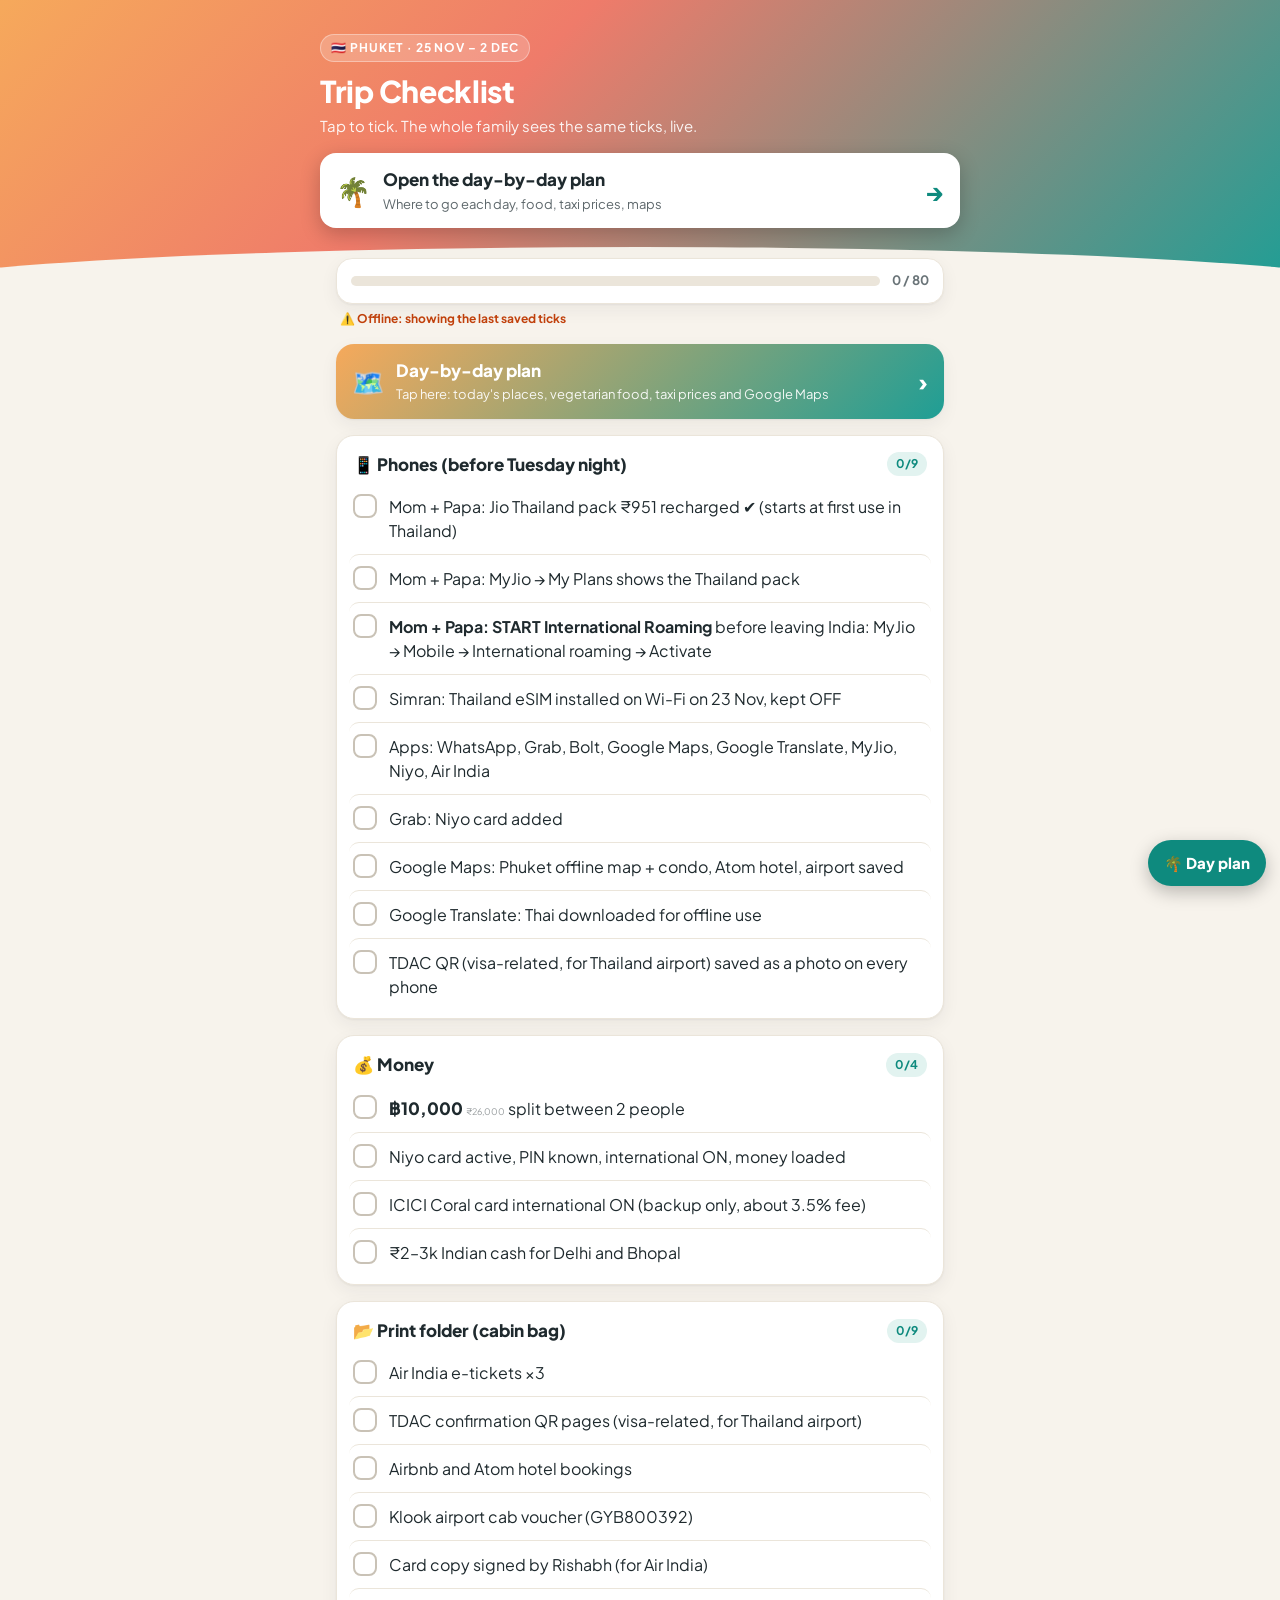
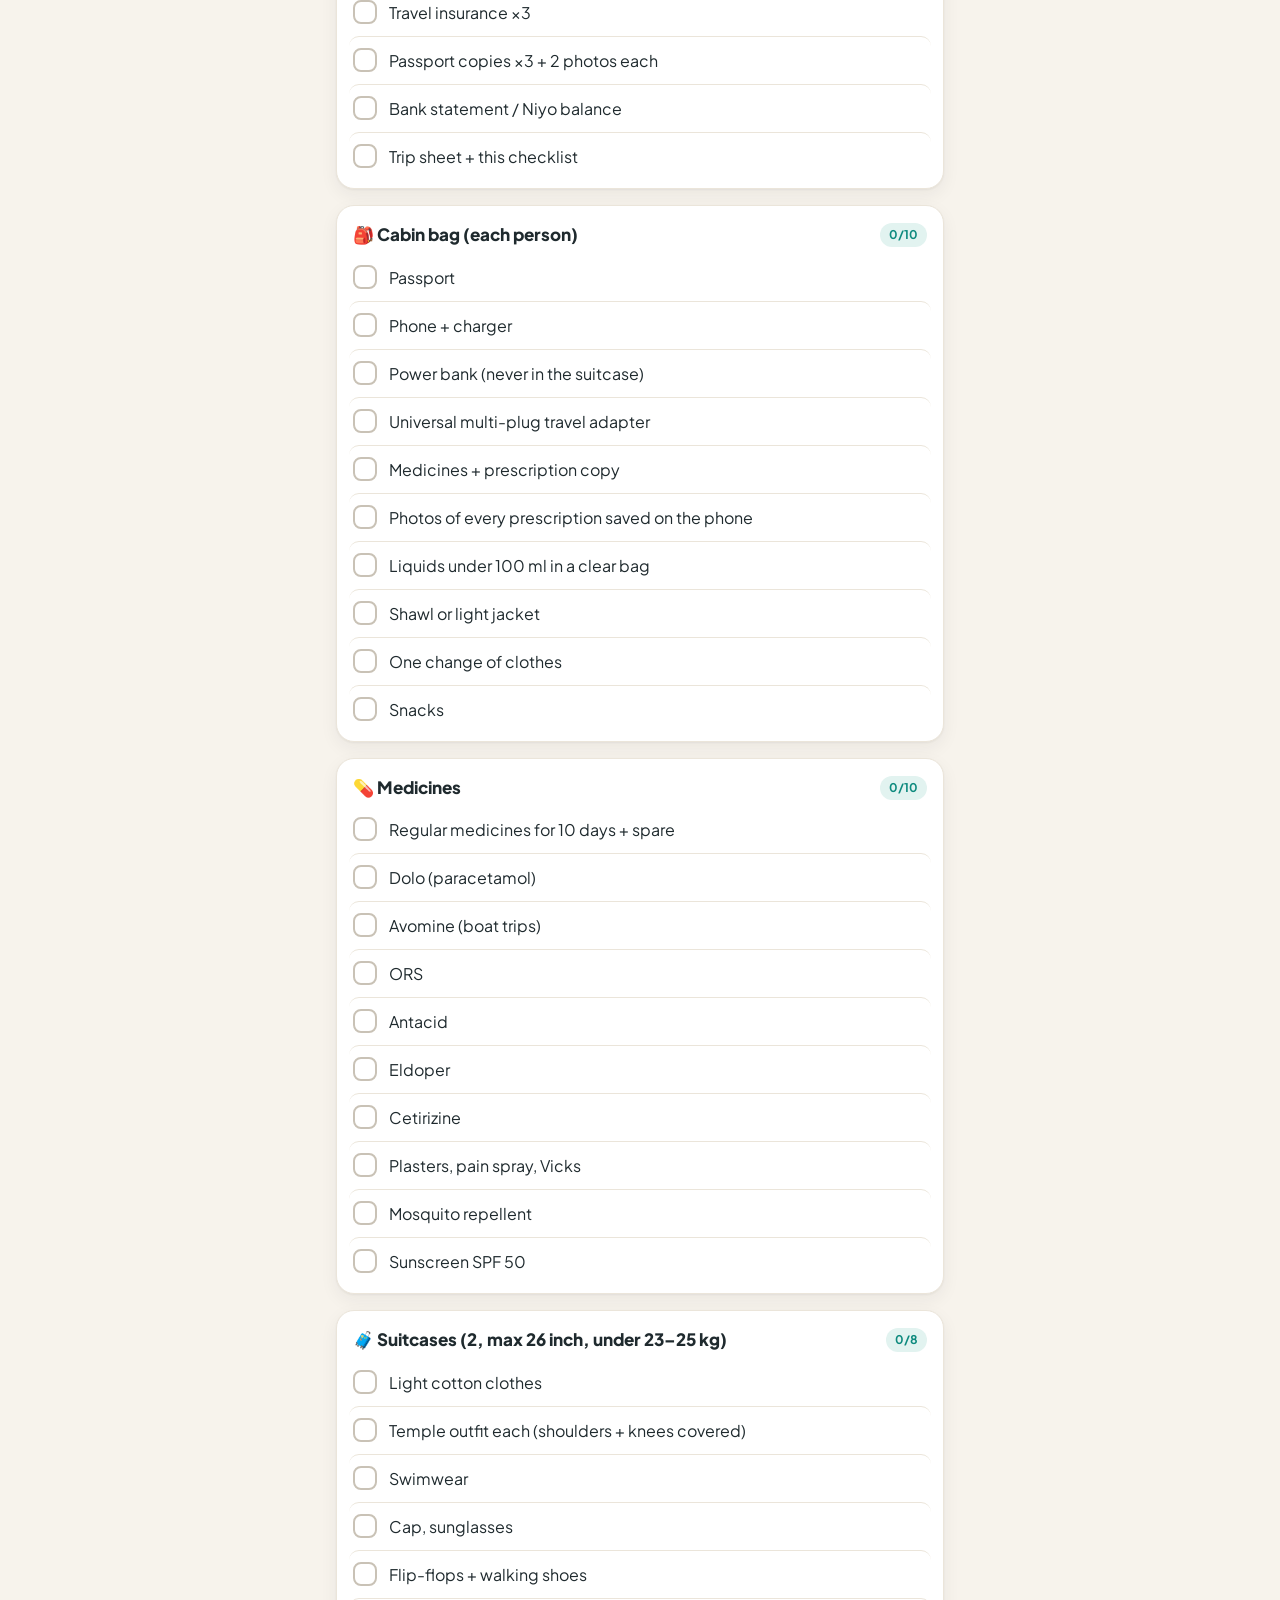
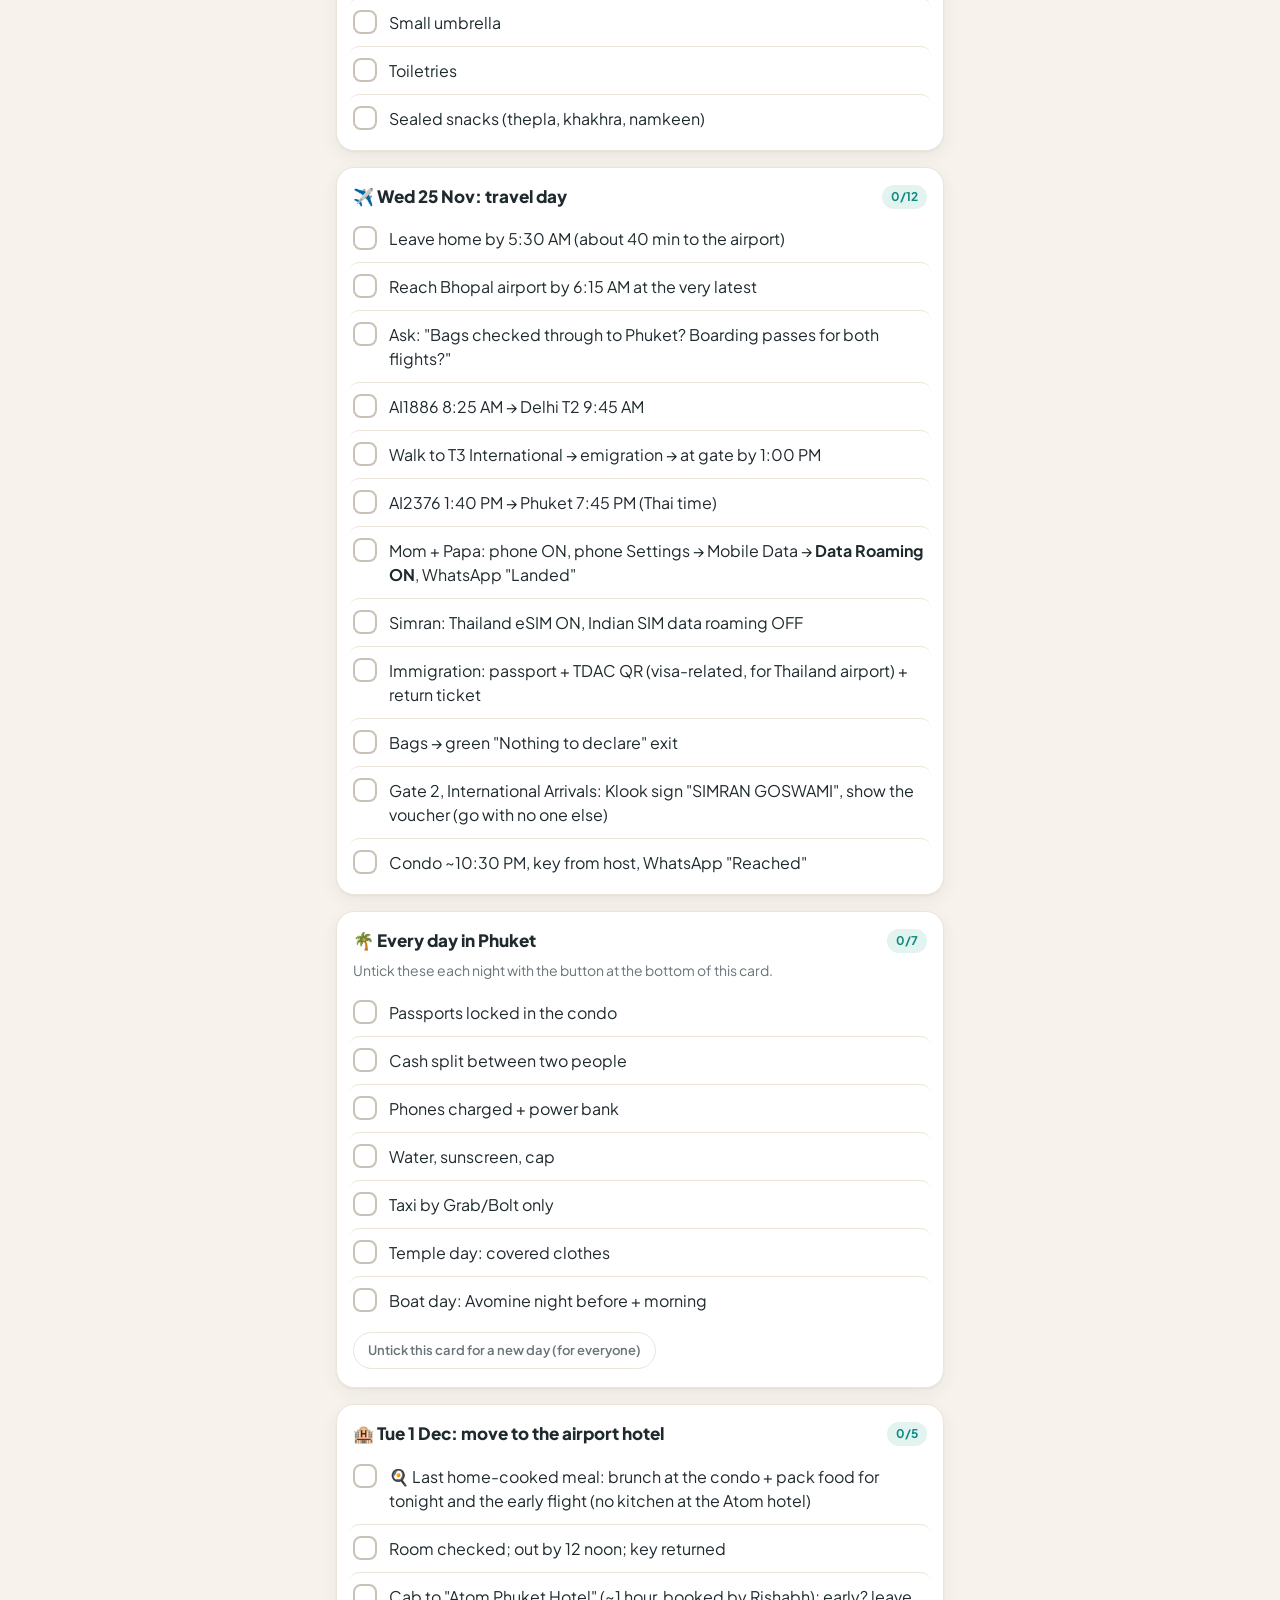
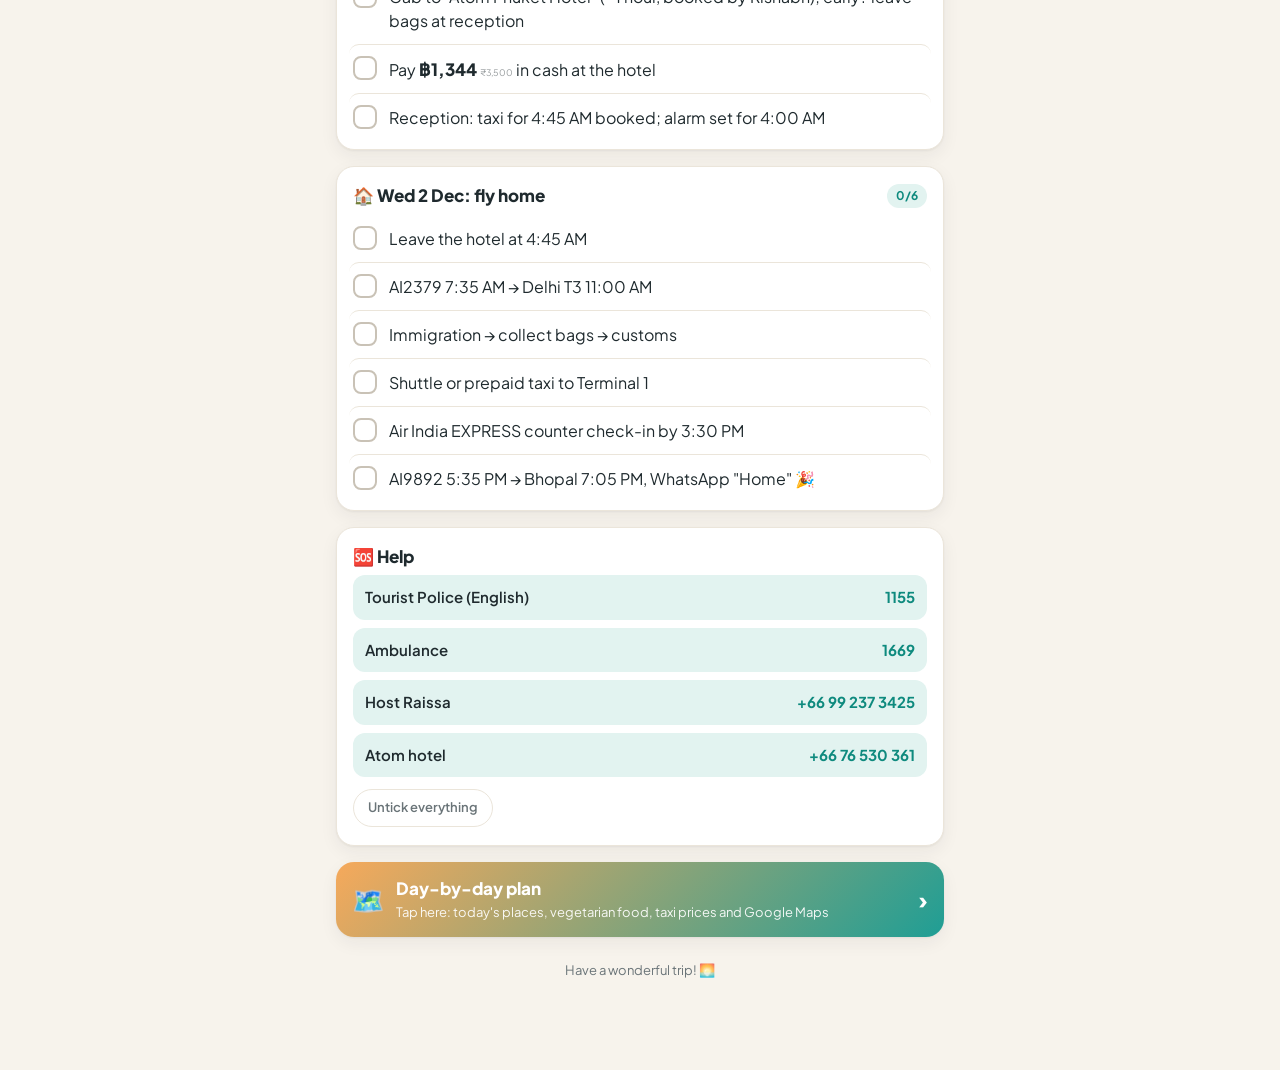
==== commit 76050c67: "TDAC: visa-related note Co-Authored-By: Claude Opus 5.5 <noreply@anthropic.com>" ====
--- a/index.html
+++ b/index.html
@@ -33,7 +33,7 @@
 <label><input type="checkbox" data-k="i5"><span>Grab: Niyo card added</span></label>
 <label><input type="checkbox" data-k="i6"><span>Google Maps: Phuket offline map + condo, Atom hotel, airport saved</span></label>
 <label><input type="checkbox" data-k="i7"><span>Google Translate: Thai downloaded for offline use</span></label>
-<label><input type="checkbox" data-k="i8"><span>TDAC QR page saved as a photo on every phone</span></label>
+<label><input type="checkbox" data-k="i8"><span>TDAC QR (visa-related, for Thailand airport) saved as a photo on every phone</span></label>
 </section>
 
 <section>
@@ -47,7 +47,7 @@
 <section>
 <h2>📂 Print folder (cabin bag)</h2>
 <label><input type="checkbox" data-k="i13"><span>Air India e-tickets ×3</span></label>
-<label><input type="checkbox" data-k="i14"><span>TDAC confirmation (QR pages)</span></label>
+<label><input type="checkbox" data-k="i14"><span>TDAC confirmation QR pages (visa-related, for Thailand airport)</span></label>
 <label><input type="checkbox" data-k="i15"><span>Airbnb and Atom hotel bookings</span></label>
 <label><input type="checkbox" data-k="i16"><span>Klook airport cab voucher (GYB800392)</span></label>
 <label><input type="checkbox" data-k="i17"><span>Card copy signed by Rishabh (for Air India)</span></label>
@@ -107,7 +107,7 @@
 <label><input type="checkbox" data-k="i55"><span>AI2376 1:40 PM → Phuket 7:45 PM (Thai time)</span></label>
 <label><input type="checkbox" data-k="i56"><span>Mom + Papa: phone ON, phone Settings → Mobile Data → <b>Data Roaming ON</b>, WhatsApp "Landed"</span></label>
 <label><input type="checkbox" data-k="i57"><span>Simran: Thailand eSIM ON, Indian SIM data roaming OFF</span></label>
-<label><input type="checkbox" data-k="i58"><span>Immigration: passport + TDAC QR + return ticket</span></label>
+<label><input type="checkbox" data-k="i58"><span>Immigration: passport + TDAC QR (visa-related, for Thailand airport) + return ticket</span></label>
 <label><input type="checkbox" data-k="i59"><span>Bags → green "Nothing to declare" exit</span></label>
 <label><input type="checkbox" data-k="i60"><span>Gate 2, International Arrivals: Klook sign "SIMRAN GOSWAMI", show the voucher (go with no one else)</span></label>
 <label><input type="checkbox" data-k="i61"><span>Condo ~10:30 PM, key from host, WhatsApp "Reached"</span></label>
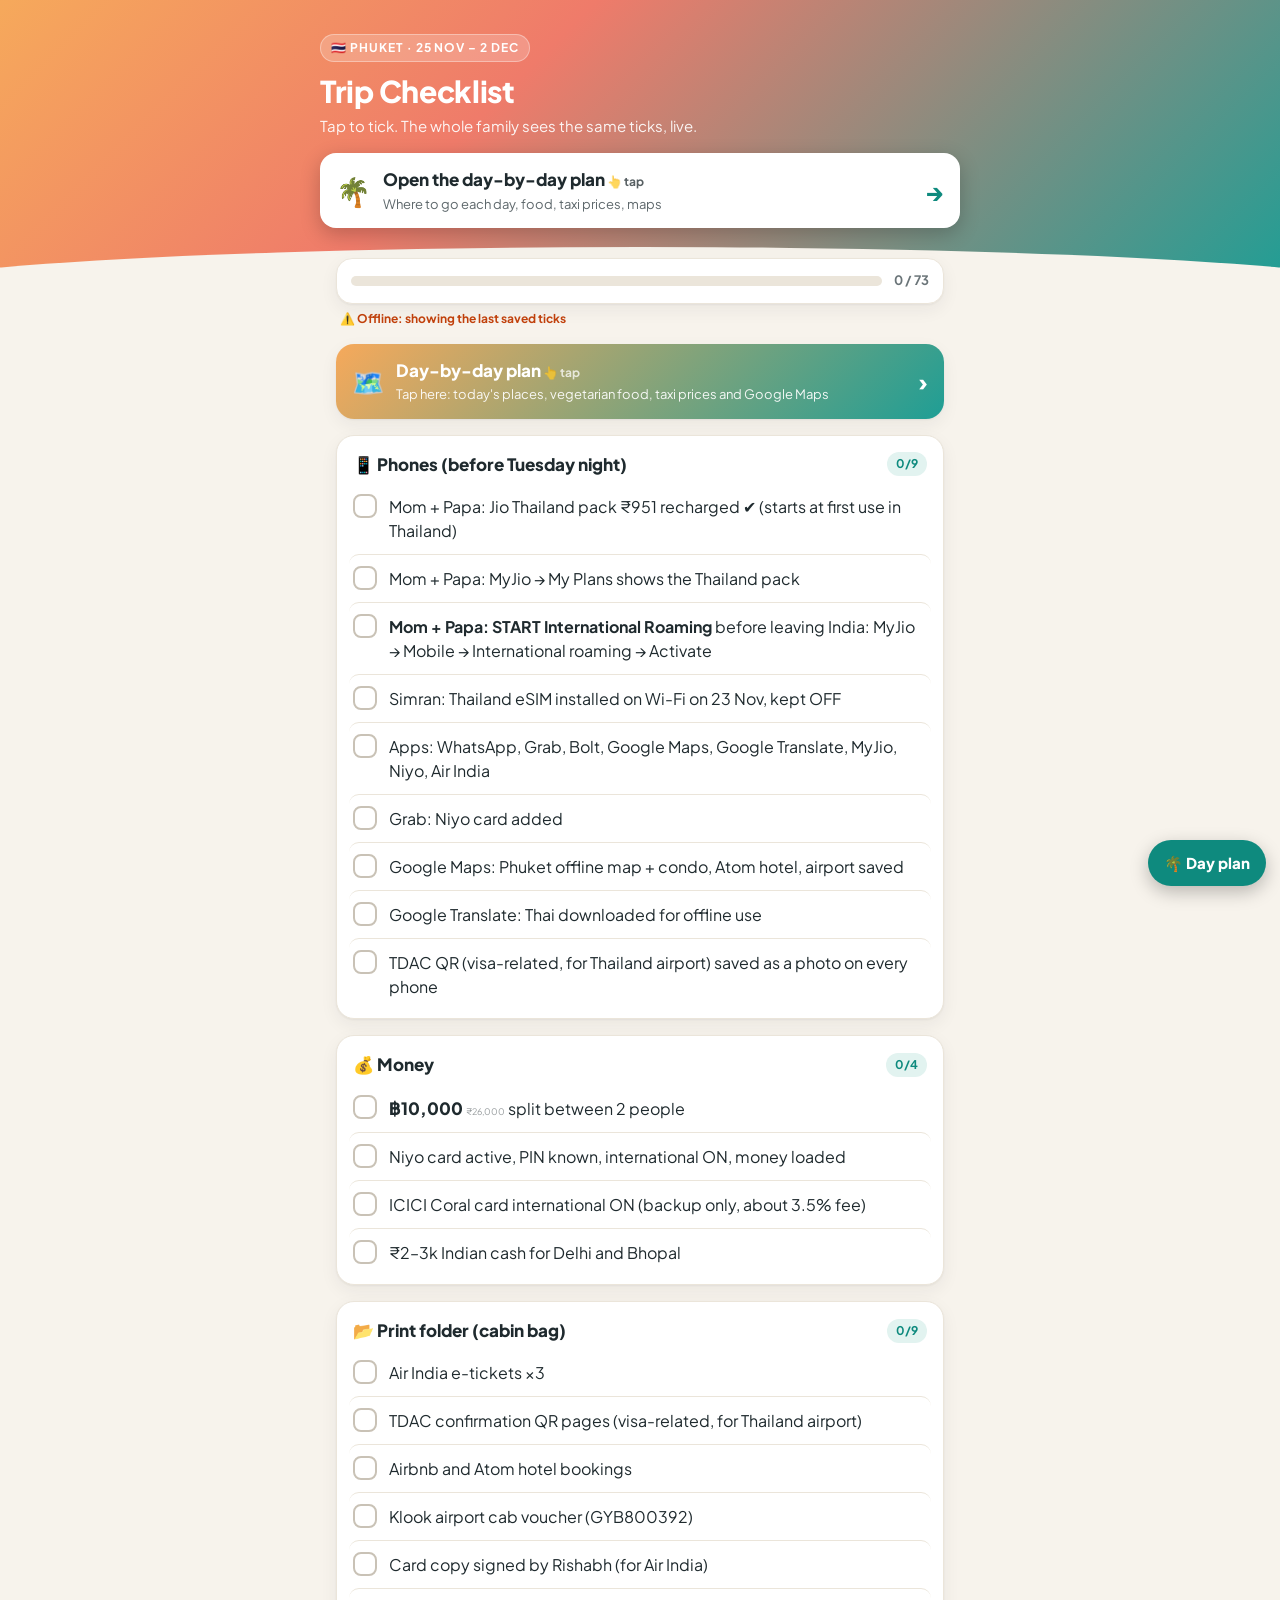
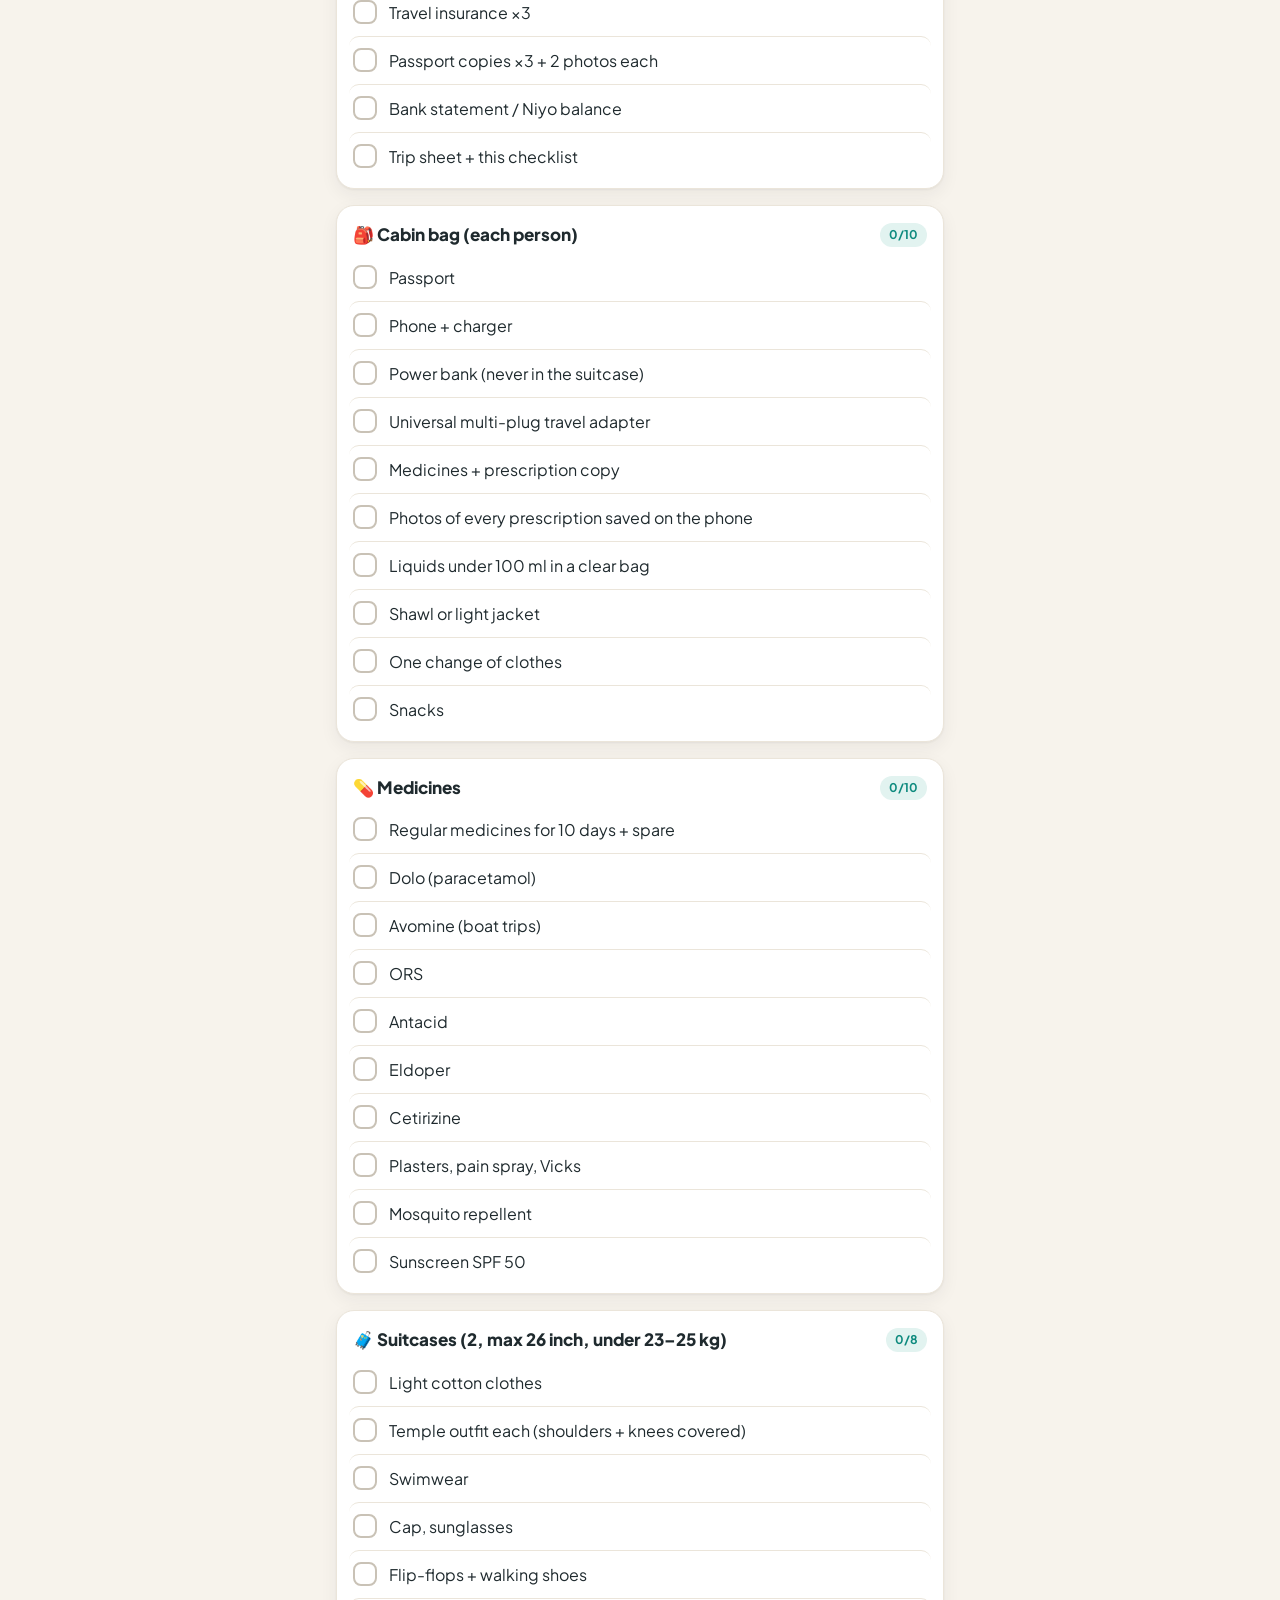
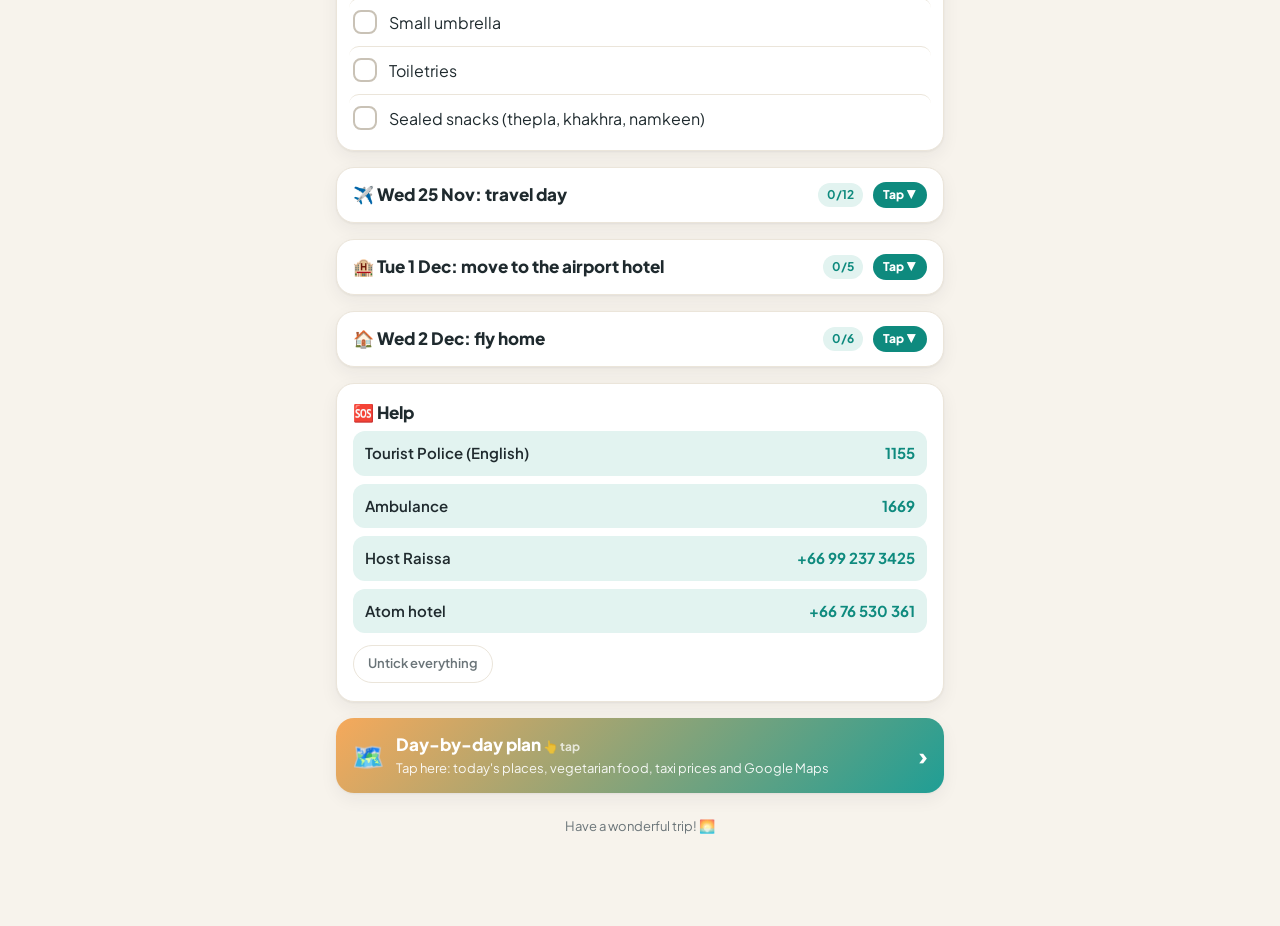
==== commit ed1279e2: "Fold travel-day cards, remove Every day, glowing day-plan buttons Co-Authored-By: Claude Opus 5.5 <n" ====
--- a/index.html
+++ b/index.html
@@ -97,8 +97,9 @@
 <label><input type="checkbox" data-k="i49"><span>Sealed snacks (thepla, khakhra, namkeen)</span></label>
 </section>
 
-<section>
-<h2>✈️ Wed 25 Nov: travel day</h2>
+<section class="fold">
+<details>
+<summary><h2>✈️ Wed 25 Nov: travel day</h2><span class="tap">Tap</span></summary>
 <label><input type="checkbox" data-k="i50"><span>Leave home by 5:30 AM (about 40 min to the airport)</span></label>
 <label><input type="checkbox" data-k="i51"><span>Reach Bhopal airport by 6:15 AM at the very latest</span></label>
 <label><input type="checkbox" data-k="i52"><span>Ask: "Bags checked through to Phuket? Boarding passes for both flights?"</span></label>
@@ -111,38 +112,29 @@
 <label><input type="checkbox" data-k="i59"><span>Bags → green "Nothing to declare" exit</span></label>
 <label><input type="checkbox" data-k="i60"><span>Gate 2, International Arrivals: Klook sign "SIMRAN GOSWAMI", show the voucher (go with no one else)</span></label>
 <label><input type="checkbox" data-k="i61"><span>Condo ~10:30 PM, key from host, WhatsApp "Reached"</span></label>
-</section>
-
-<section>
-<h2>🌴 Every day in Phuket</h2>
-<p class="note">Untick these each night with the button at the bottom of this card.</p>
-<label><input type="checkbox" data-k="i62"><span>Passports locked in the condo</span></label>
-<label><input type="checkbox" data-k="i63"><span>Cash split between two people</span></label>
-<label><input type="checkbox" data-k="i64"><span>Phones charged + power bank</span></label>
-<label><input type="checkbox" data-k="i65"><span>Water, sunscreen, cap</span></label>
-<label><input type="checkbox" data-k="i66"><span>Taxi by Grab/Bolt only</span></label>
-<label><input type="checkbox" data-k="i67"><span>Temple day: covered clothes</span></label>
-<label><input type="checkbox" data-k="i68"><span>Boat day: Avomine night before + morning</span></label>
-<button type="button" data-reset-section>Untick this card for a new day (for everyone)</button>
-</section>
-
-<section>
-<h2>🏨 Tue 1 Dec: move to the airport hotel</h2>
+</details>
+</section>
+<section class="fold">
+<details>
+<summary><h2>🏨 Tue 1 Dec: move to the airport hotel</h2><span class="tap">Tap</span></summary>
 <label><input type="checkbox" data-k="i69"><span>🍳 Last home-cooked meal: brunch at the condo + pack food for tonight and the early flight (no kitchen at the Atom hotel)</span></label>
 <label><input type="checkbox" data-k="i70"><span>Room checked; out by 12 noon; key returned</span></label>
 <label><input type="checkbox" data-k="i71"><span>Cab to "Atom Phuket Hotel" (~1 hour, booked by Rishabh); early? leave bags at reception</span></label>
 <label><input type="checkbox" data-k="i72"><span>Pay <b class="thb">฿1,344</b><span class="inr">₹3,500</span> in cash at the hotel</span></label>
 <label><input type="checkbox" data-k="i73"><span>Reception: taxi for 4:45 AM booked; alarm set for 4:00 AM</span></label>
-</section>
-
-<section>
-<h2>🏠 Wed 2 Dec: fly home</h2>
+</details>
+</section>
+
+<section class="fold">
+<details>
+<summary><h2>🏠 Wed 2 Dec: fly home</h2><span class="tap">Tap</span></summary>
 <label><input type="checkbox" data-k="i74"><span>Leave the hotel at 4:45 AM</span></label>
 <label><input type="checkbox" data-k="i75"><span>AI2379 7:35 AM → Delhi T3 11:00 AM</span></label>
 <label><input type="checkbox" data-k="i76"><span>Immigration → collect bags → customs</span></label>
 <label><input type="checkbox" data-k="i77"><span>Shuttle or prepaid taxi to Terminal 1</span></label>
 <label><input type="checkbox" data-k="i78"><span>Air India EXPRESS counter check-in by 3:30 PM</span></label>
 <label><input type="checkbox" data-k="i79"><span>AI9892 5:35 PM → Bhopal 7:05 PM, WhatsApp "Home" 🎉</span></label>
+</details>
 </section>
 
 <section class="help">
--- a/style.css
+++ b/style.css
@@ -246,3 +246,37 @@
 .sync { font-size: 12px; font-weight: 700; margin: 6px 4px 0; color: var(--muted); }
 .sync.ok { color: var(--accent); }
 .sync.warn { color: #c2410c; }
+
+/* Fold-out checklist cards (travel day, move, fly home) */
+section.fold { padding: 0; overflow: hidden; }
+section.fold details > summary { list-style: none; cursor: pointer; display: flex; align-items: center; gap: 10px; padding: 14px 16px; }
+section.fold details > summary::-webkit-details-marker { display: none; }
+section.fold details > summary h2 { margin: 0; flex: 1; }
+section.fold .tap { font-size: 12px; font-weight: 800; color: #fff; background: var(--accent); padding: 4px 10px; border-radius: 999px; white-space: nowrap; }
+section.fold details:not([open]) .tap::after { content: " ▼"; }
+section.fold details[open] .tap::after { content: " ▲"; }
+section.fold details > label { margin: 0 12px; padding-left: 4px; padding-right: 4px; }
+section.fold details > label:last-of-type { margin-bottom: 8px; }
+section.fold details[open] > summary { border-bottom: 1px solid var(--line); }
+
+/* Day-plan buttons: glow + "tap me" hint */
+@keyframes glow {
+  0%   { box-shadow: 0 0 0 0 rgba(14, 138, 126, .55), 0 6px 20px rgba(0,0,0,.22); }
+  70%  { box-shadow: 0 0 0 14px rgba(14, 138, 126, 0), 0 6px 20px rgba(0,0,0,.22); }
+  100% { box-shadow: 0 0 0 0 rgba(14, 138, 126, 0), 0 6px 20px rgba(0,0,0,.22); }
+}
+@keyframes glow-warm {
+  0%   { box-shadow: 0 0 0 0 rgba(246, 169, 91, .6); }
+  70%  { box-shadow: 0 0 0 14px rgba(246, 169, 91, 0); }
+  100% { box-shadow: 0 0 0 0 rgba(246, 169, 91, 0); }
+}
+@keyframes slide-arrow { 0%, 100% { transform: translateX(0); } 50% { transform: translateX(6px); } }
+@keyframes tap-hint { 0%, 60%, 100% { transform: scale(1); } 70% { transform: scale(.96); } 80% { transform: scale(1.02); } }
+.cta-hero { animation: glow 2s ease-out infinite, tap-hint 3s ease-in-out infinite; }
+.cta-card { animation: glow-warm 2.2s ease-out infinite, tap-hint 3.4s ease-in-out infinite; }
+.cta-float { animation: glow 2s ease-out infinite; }
+.cta-hero .arrow, .cta-card .arrow { display: inline-block; animation: slide-arrow 1.2s ease-in-out infinite; }
+.cta-hero b::after, .cta-card b::after { content: "  👆 tap"; font-size: 12px; font-weight: 700; opacity: .75; }
+@media (prefers-reduced-motion: reduce) {
+  .cta-hero, .cta-card, .cta-float, .cta-hero .arrow, .cta-card .arrow { animation: none; }
+}
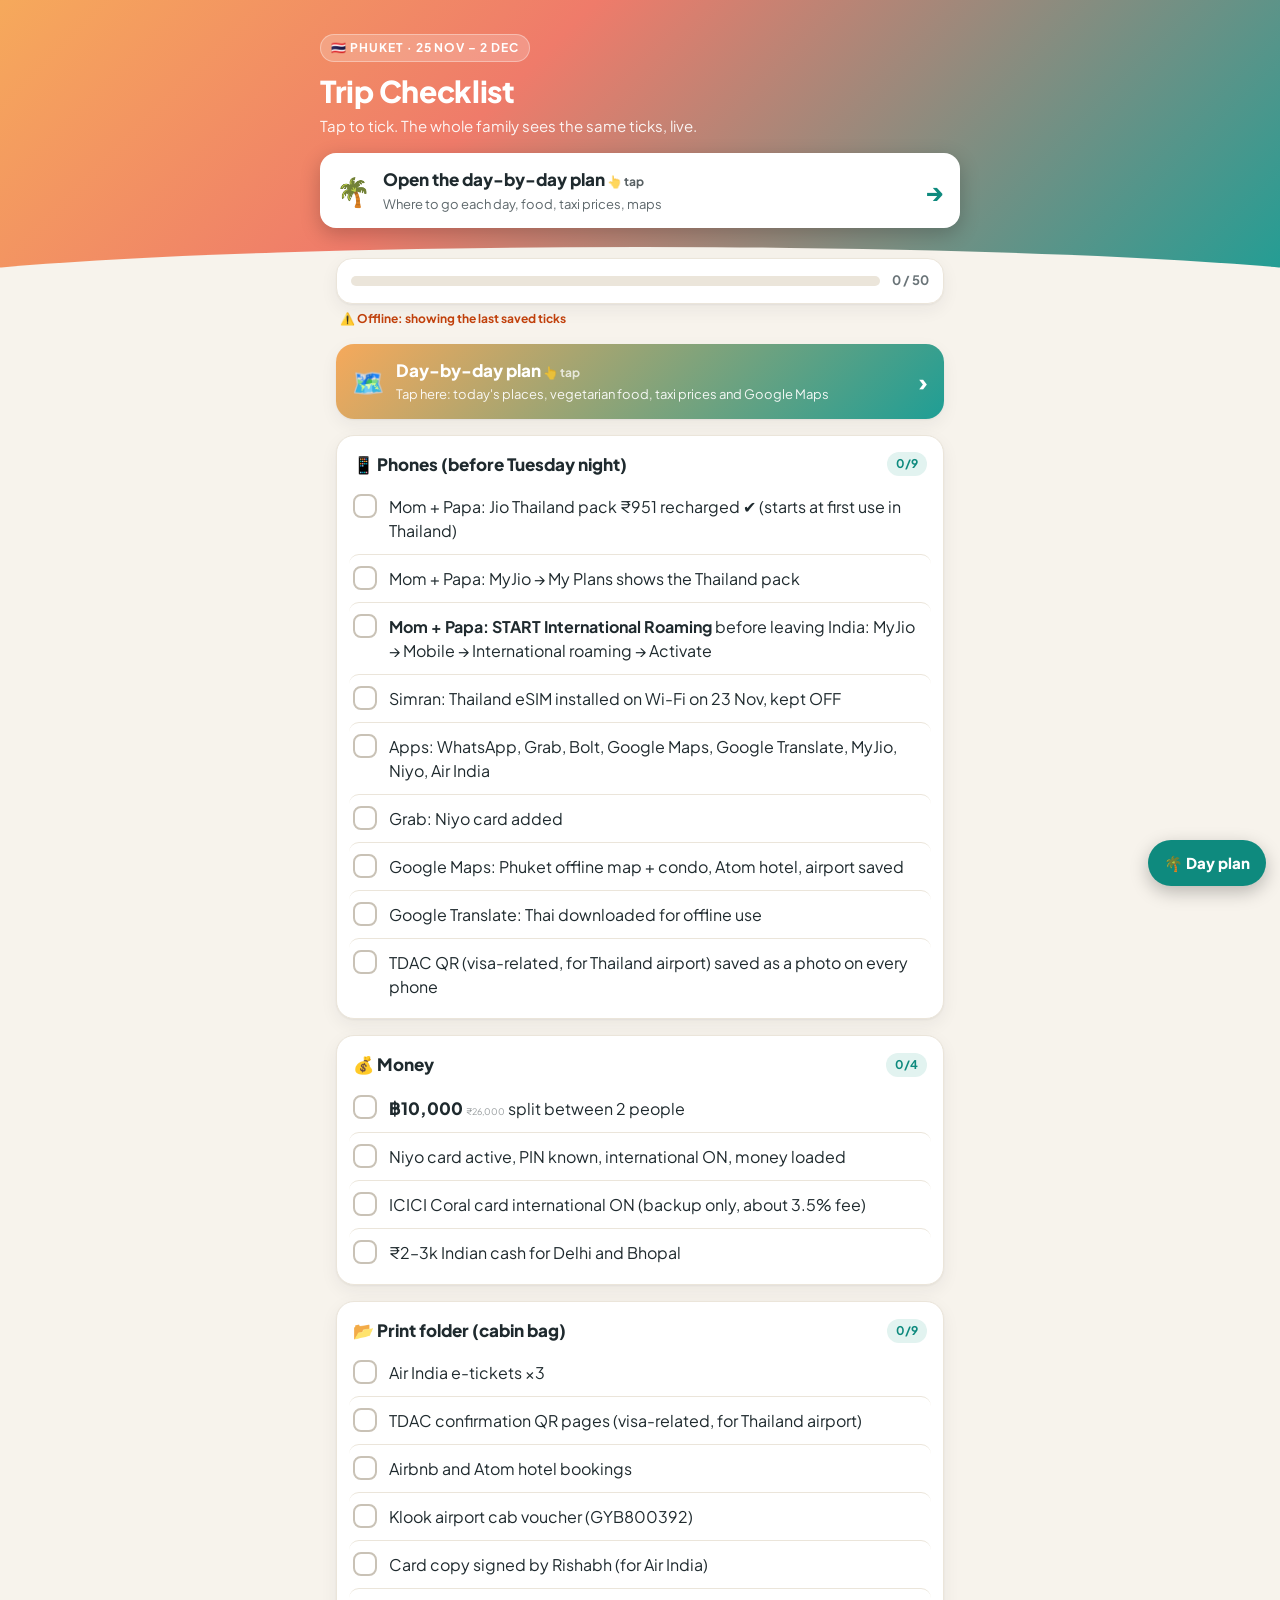
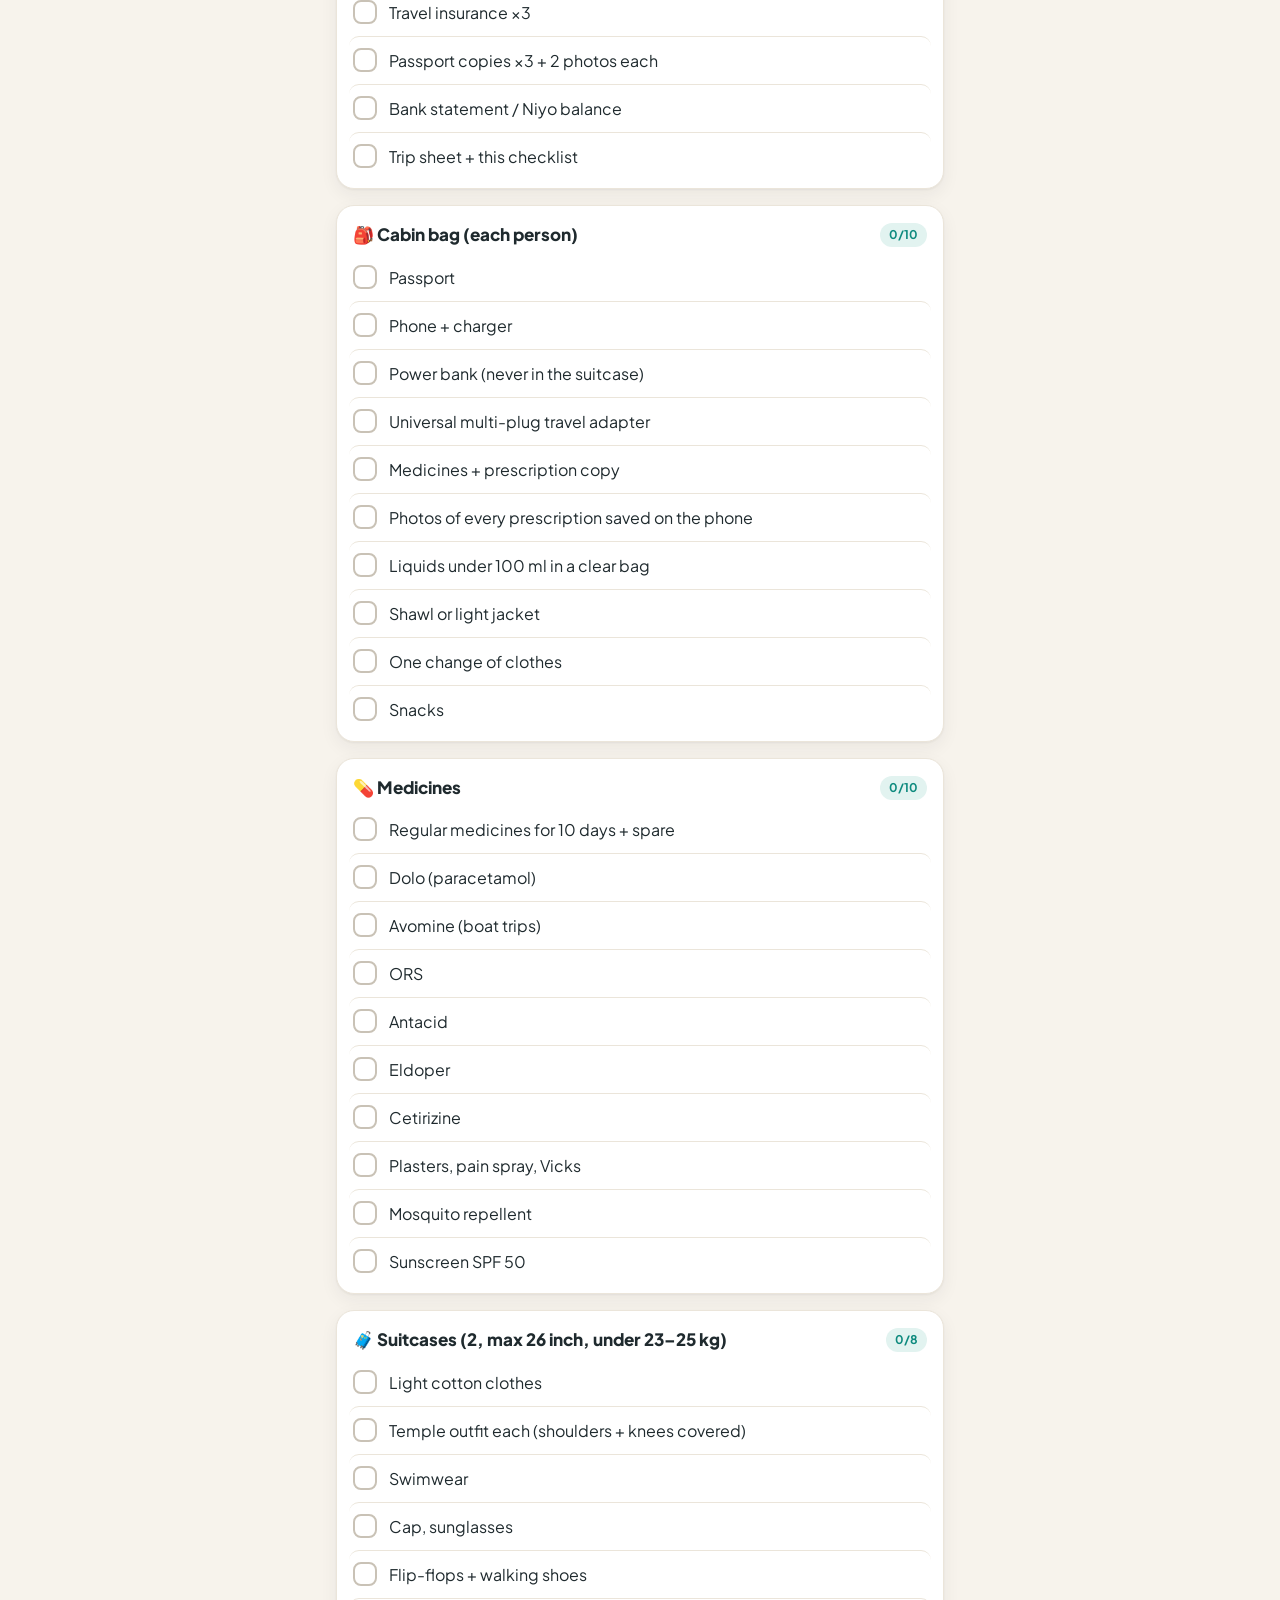
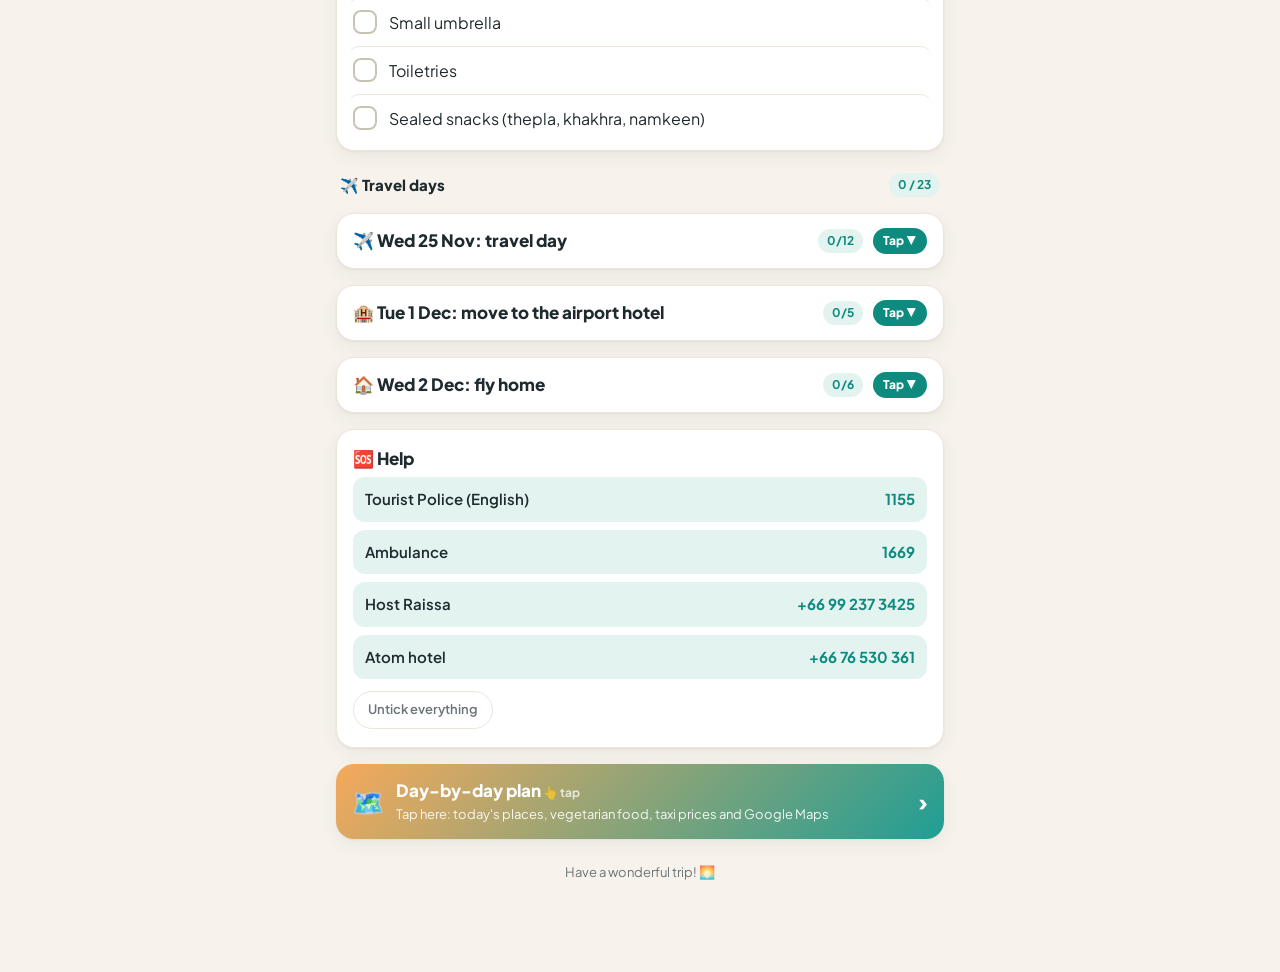
==== commit d30e7441: "Separate count for travel-day items Co-Authored-By: Claude Opus 5.5 <noreply@anthropic.com>" ====
--- a/index.html
+++ b/index.html
@@ -97,6 +97,7 @@
 <label><input type="checkbox" data-k="i49"><span>Sealed snacks (thepla, khakhra, namkeen)</span></label>
 </section>
 
+<div class="subhead"><span>✈️ Travel days</span><span class="count2" id="count2"></span></div>
 <section class="fold">
 <details>
 <summary><h2>✈️ Wed 25 Nov: travel day</h2><span class="tap">Tap</span></summary>
@@ -167,9 +168,13 @@
 
   function render() {
     boxes.forEach(function (b) { b.checked = !!state[b.dataset.k]; });
-    var done = boxes.filter(function (b) { return b.checked; }).length;
-    document.getElementById('meter').style.width = (done / boxes.length * 100) + '%';
-    document.getElementById('count').textContent = done + ' / ' + boxes.length;
+    var prep = boxes.filter(function (b) { return !b.closest('section.fold'); });
+    var trip = boxes.filter(function (b) { return b.closest('section.fold'); });
+    var done = prep.filter(function (b) { return b.checked; }).length;
+    document.getElementById('meter').style.width = (done / prep.length * 100) + '%';
+    document.getElementById('count').textContent = done + ' / ' + prep.length;
+    var done2 = trip.filter(function (b) { return b.checked; }).length;
+    document.getElementById('count2').textContent = done2 + ' / ' + trip.length;
     document.querySelectorAll('section').forEach(function (sec) {
       var bs = sec.querySelectorAll('input[type=checkbox]');
       if (!bs.length) return;
--- a/style.css
+++ b/style.css
@@ -280,3 +280,6 @@
 @media (prefers-reduced-motion: reduce) {
   .cta-hero, .cta-card, .cta-float, .cta-hero .arrow, .cta-card .arrow { animation: none; }
 }
+
+.subhead { display: flex; justify-content: space-between; align-items: center; margin: 22px 4px 6px; font-size: 15px; font-weight: 800; color: var(--ink); }
+.subhead .count2 { font-size: 12px; font-weight: 700; color: var(--accent); background: var(--accent-soft); padding: 3px 9px; border-radius: 999px; }
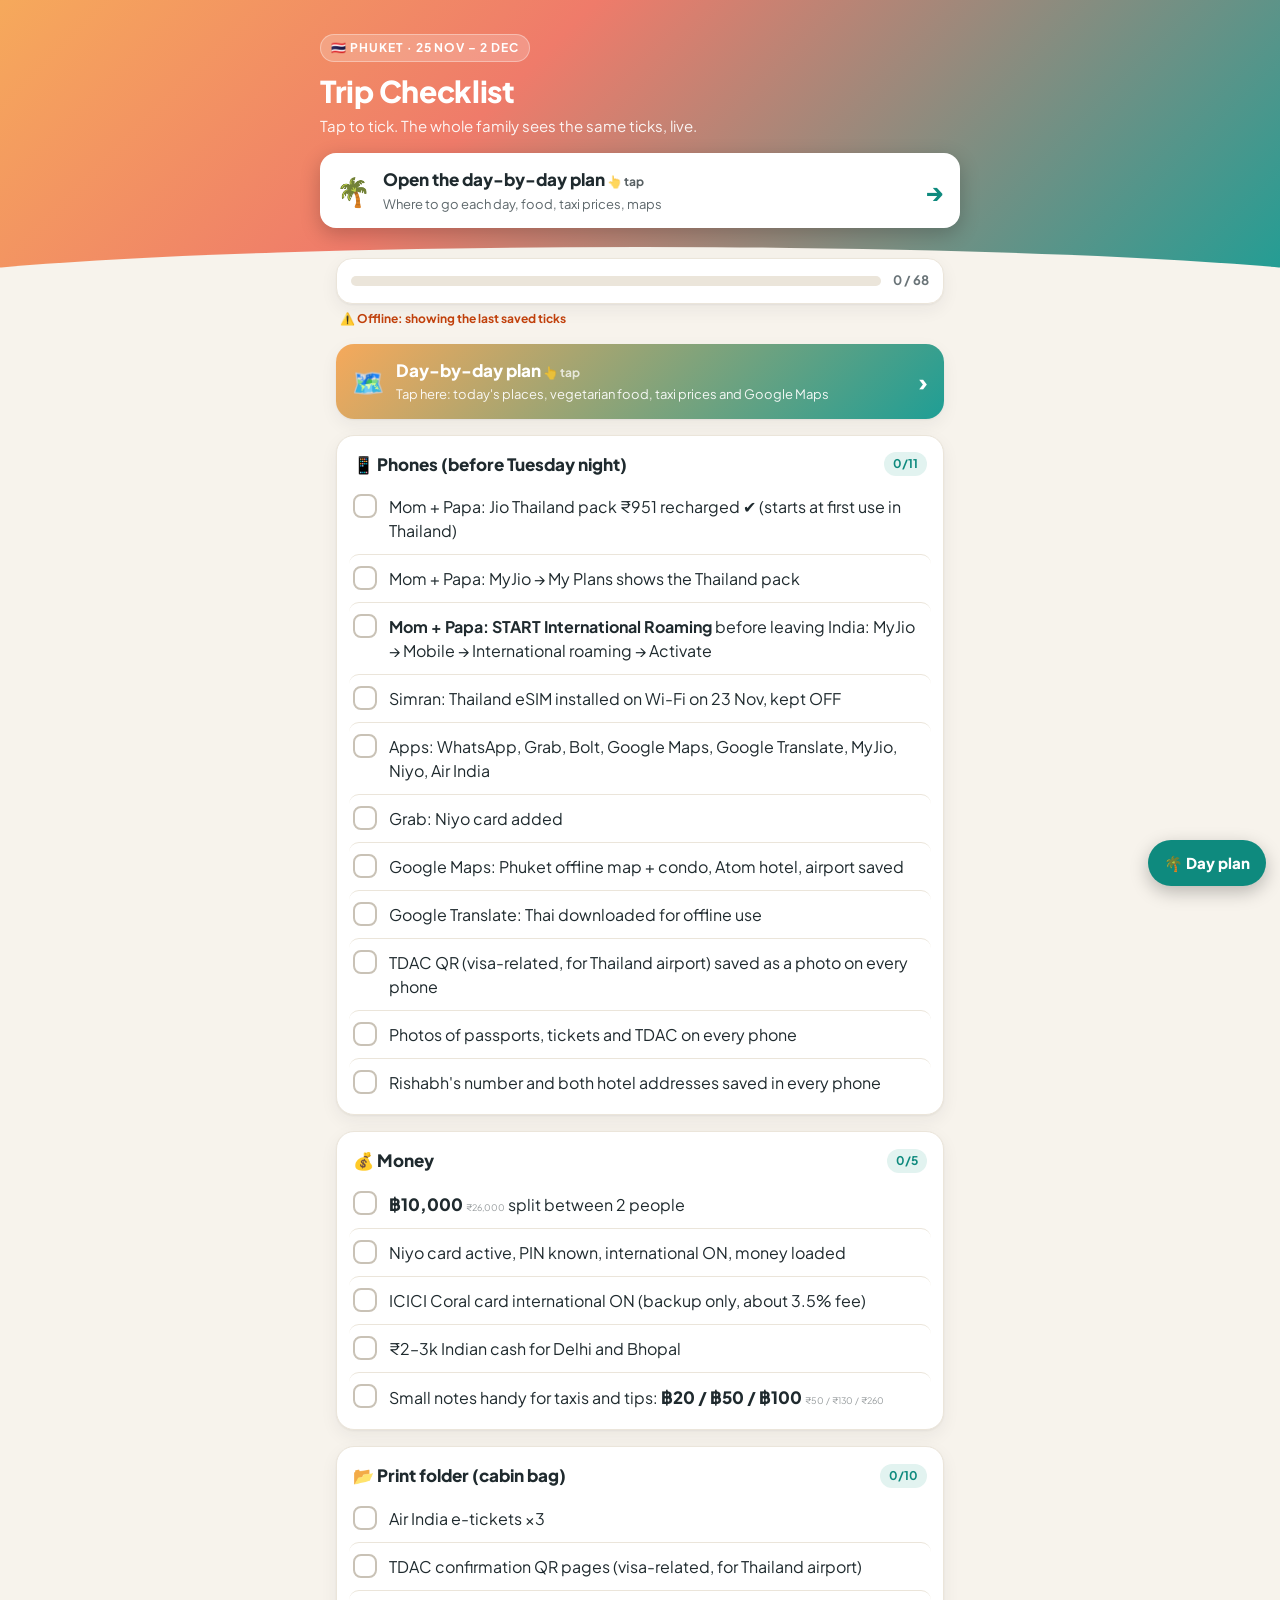
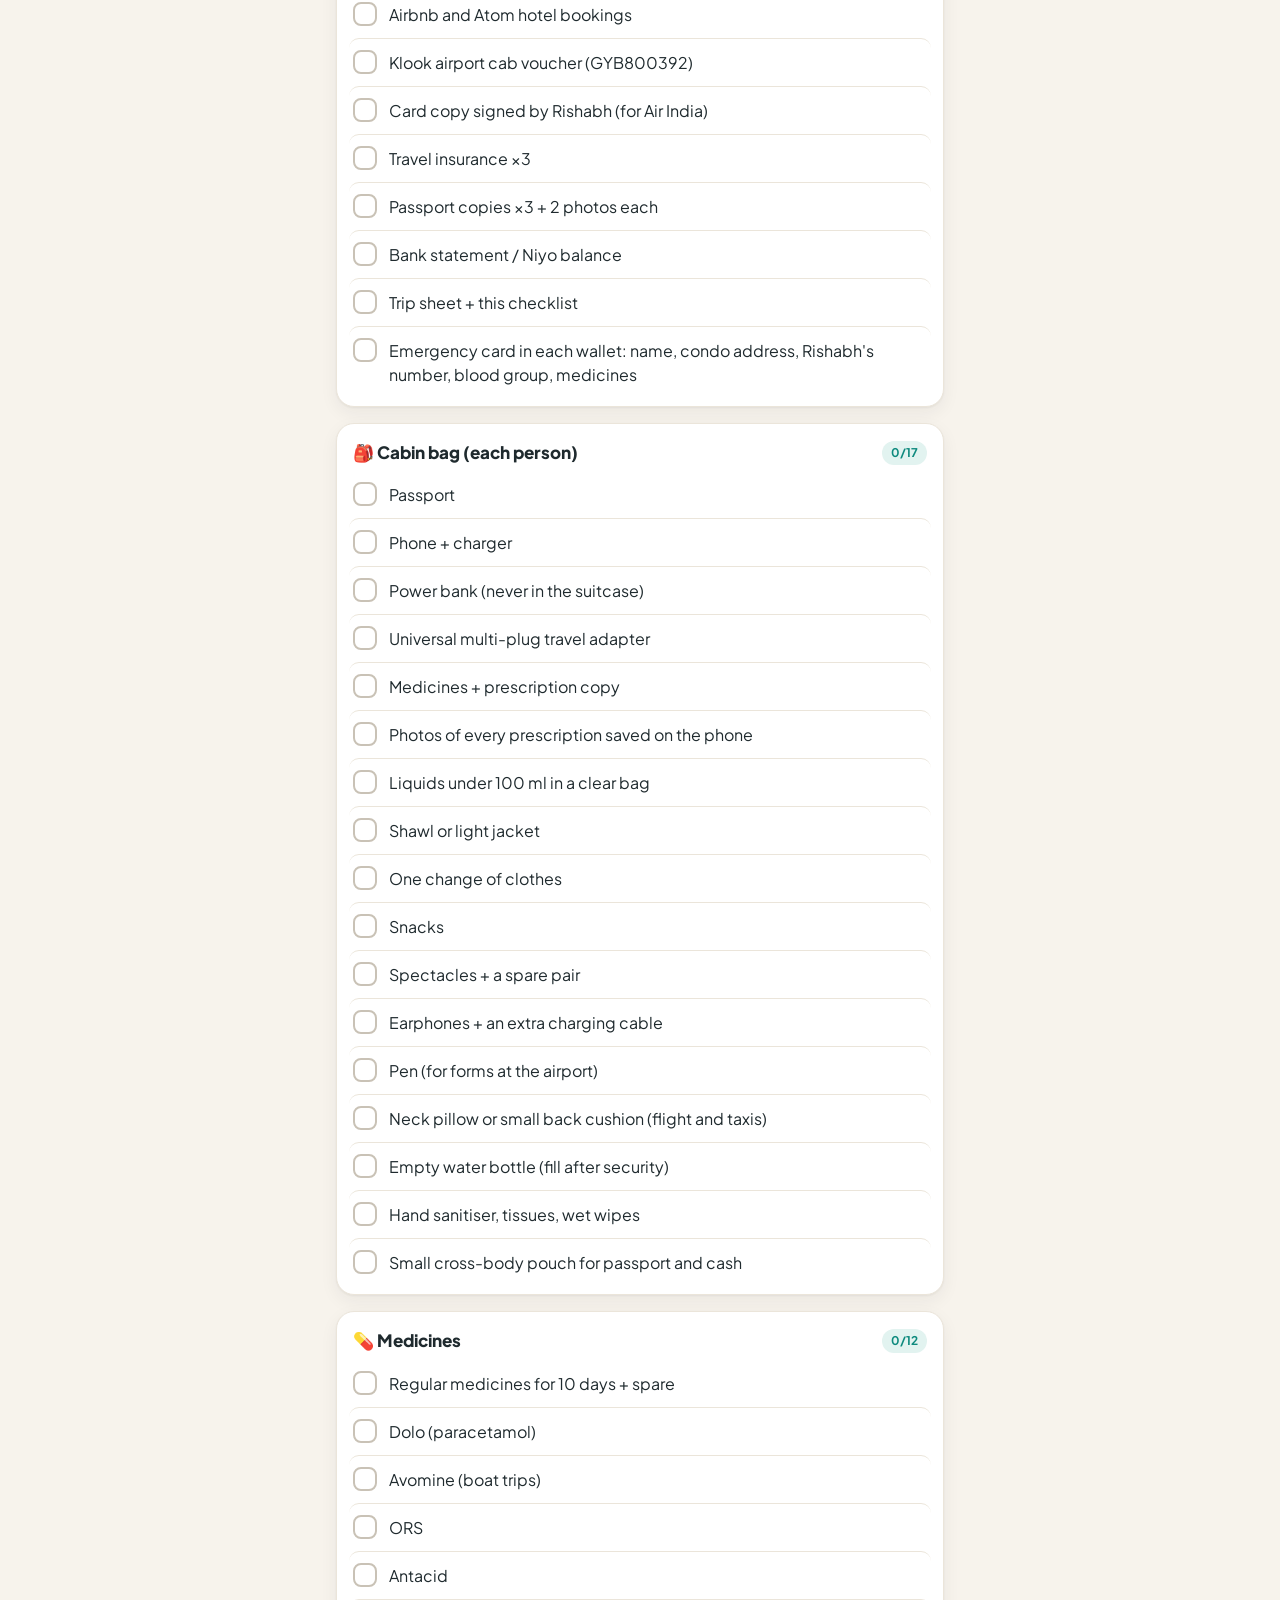
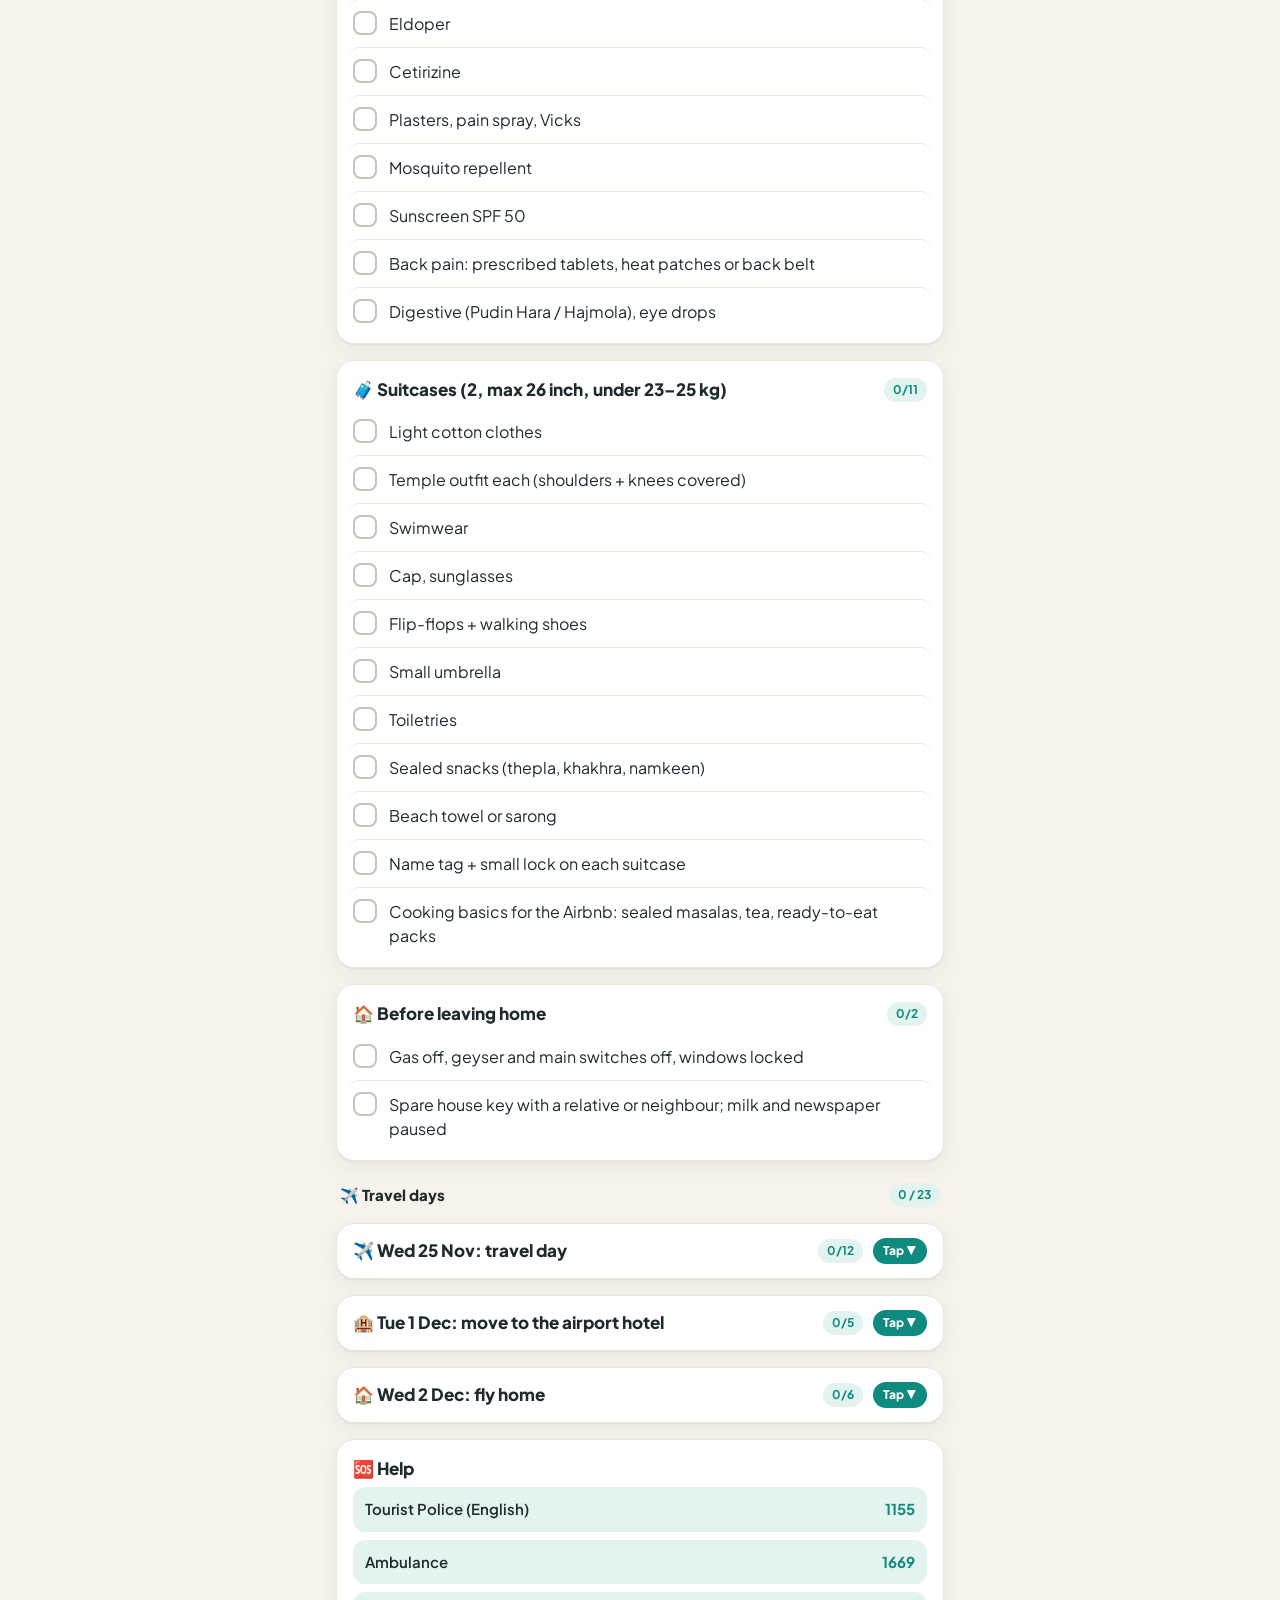
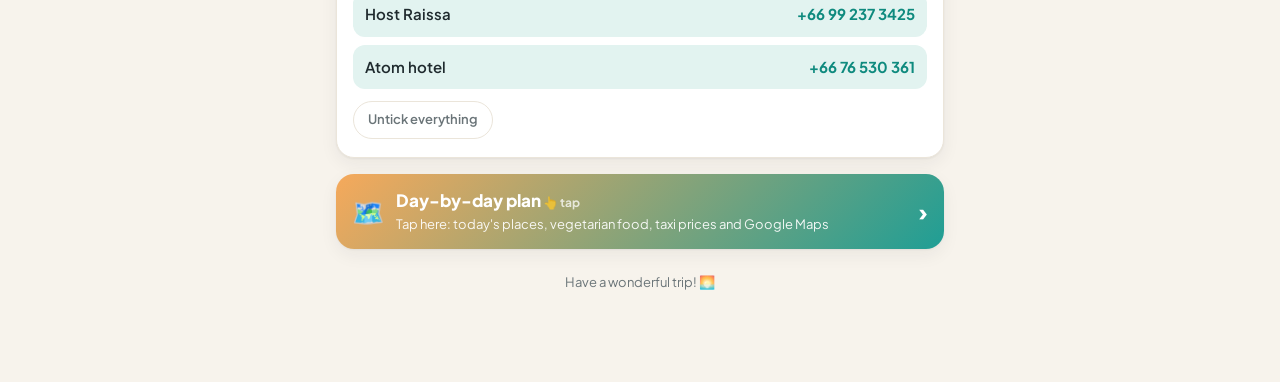
==== commit f3013786: "Checklist: first-trip essentials and Before leaving home Co-Authored-By: Claude Opus 5.5 <noreply@an" ====
--- a/index.html
+++ b/index.html
@@ -34,6 +34,8 @@
 <label><input type="checkbox" data-k="i6"><span>Google Maps: Phuket offline map + condo, Atom hotel, airport saved</span></label>
 <label><input type="checkbox" data-k="i7"><span>Google Translate: Thai downloaded for offline use</span></label>
 <label><input type="checkbox" data-k="i8"><span>TDAC QR (visa-related, for Thailand airport) saved as a photo on every phone</span></label>
+<label><input type="checkbox" data-k="i100"><span>Photos of passports, tickets and TDAC on every phone</span></label>
+<label><input type="checkbox" data-k="i101"><span>Rishabh's number and both hotel addresses saved in every phone</span></label>
 </section>
 
 <section>
@@ -42,6 +44,7 @@
 <label><input type="checkbox" data-k="i10"><span>Niyo card active, PIN known, international ON, money loaded</span></label>
 <label><input type="checkbox" data-k="i11"><span>ICICI Coral card international ON (backup only, about 3.5% fee)</span></label>
 <label><input type="checkbox" data-k="i12"><span>₹2–3k Indian cash for Delhi and Bhopal</span></label>
+<label><input type="checkbox" data-k="i103"><span>Small notes handy for taxis and tips: <b class="thb">฿20 / ฿50 / ฿100</b><span class="inr">₹50 / ₹130 / ₹260</span></span></label>
 </section>
 
 <section>
@@ -55,6 +58,7 @@
 <label><input type="checkbox" data-k="i19"><span>Passport copies ×3 + 2 photos each</span></label>
 <label><input type="checkbox" data-k="i20"><span>Bank statement / Niyo balance</span></label>
 <label><input type="checkbox" data-k="i21"><span>Trip sheet + this checklist</span></label>
+<label><input type="checkbox" data-k="i102"><span>Emergency card in each wallet: name, condo address, Rishabh's number, blood group, medicines</span></label>
 </section>
 
 <section>
@@ -69,6 +73,13 @@
 <label><input type="checkbox" data-k="i29"><span>Shawl or light jacket</span></label>
 <label><input type="checkbox" data-k="i30"><span>One change of clothes</span></label>
 <label><input type="checkbox" data-k="i31"><span>Snacks</span></label>
+<label><input type="checkbox" data-k="i104"><span>Spectacles + a spare pair</span></label>
+<label><input type="checkbox" data-k="i105"><span>Earphones + an extra charging cable</span></label>
+<label><input type="checkbox" data-k="i106"><span>Pen (for forms at the airport)</span></label>
+<label><input type="checkbox" data-k="i107"><span>Neck pillow or small back cushion (flight and taxis)</span></label>
+<label><input type="checkbox" data-k="i108"><span>Empty water bottle (fill after security)</span></label>
+<label><input type="checkbox" data-k="i109"><span>Hand sanitiser, tissues, wet wipes</span></label>
+<label><input type="checkbox" data-k="i110"><span>Small cross-body pouch for passport and cash</span></label>
 </section>
 
 <section>
@@ -83,6 +94,8 @@
 <label><input type="checkbox" data-k="i39"><span>Plasters, pain spray, Vicks</span></label>
 <label><input type="checkbox" data-k="i40"><span>Mosquito repellent</span></label>
 <label><input type="checkbox" data-k="i41"><span>Sunscreen SPF 50</span></label>
+<label><input type="checkbox" data-k="i111"><span>Back pain: prescribed tablets, heat patches or back belt</span></label>
+<label><input type="checkbox" data-k="i112"><span>Digestive (Pudin Hara / Hajmola), eye drops</span></label>
 </section>
 
 <section>
@@ -95,6 +108,15 @@
 <label><input type="checkbox" data-k="i47"><span>Small umbrella</span></label>
 <label><input type="checkbox" data-k="i48"><span>Toiletries</span></label>
 <label><input type="checkbox" data-k="i49"><span>Sealed snacks (thepla, khakhra, namkeen)</span></label>
+<label><input type="checkbox" data-k="i113"><span>Beach towel or sarong</span></label>
+<label><input type="checkbox" data-k="i114"><span>Name tag + small lock on each suitcase</span></label>
+<label><input type="checkbox" data-k="i115"><span>Cooking basics for the Airbnb: sealed masalas, tea, ready-to-eat packs</span></label>
+</section>
+
+<section>
+<h2>🏠 Before leaving home</h2>
+<label><input type="checkbox" data-k="i116"><span>Gas off, geyser and main switches off, windows locked</span></label>
+<label><input type="checkbox" data-k="i117"><span>Spare house key with a relative or neighbour; milk and newspaper paused</span></label>
 </section>
 
 <div class="subhead"><span>✈️ Travel days</span><span class="count2" id="count2"></span></div>
@@ -234,5 +256,15 @@
   connect();
 })();
 </script>
+<script>
+// Ask before calling: no accidental calls from the help buttons
+document.addEventListener('click', function (e) {
+  var a = e.target.closest('a[href^="tel:"]');
+  if (!a) return;
+  var name = (a.childNodes[0] && a.childNodes[0].textContent || a.textContent).trim();
+  var num = a.getAttribute('href').replace('tel:', '');
+  if (!confirm('Call ' + (name && name !== num ? name + ' on ' + num : num) + '?')) e.preventDefault();
+});
+</script>
 </body>
 </html>
